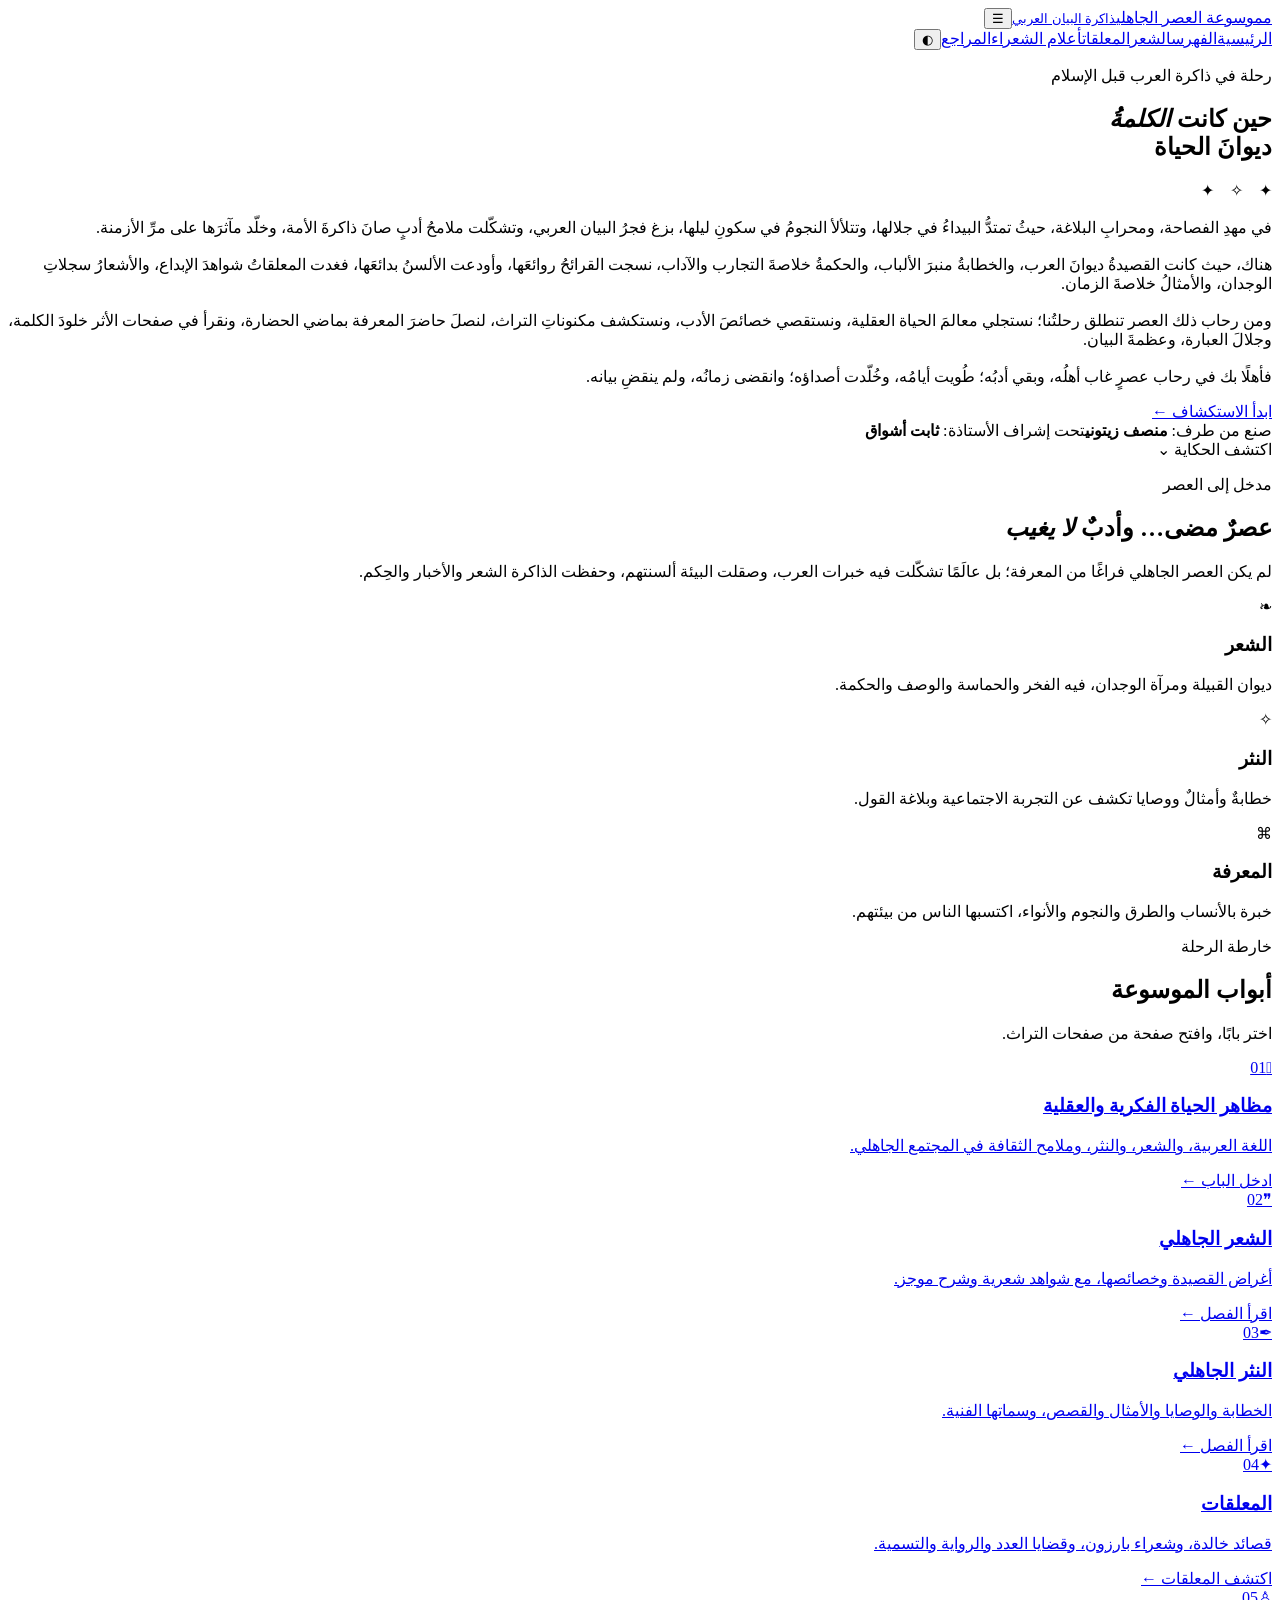
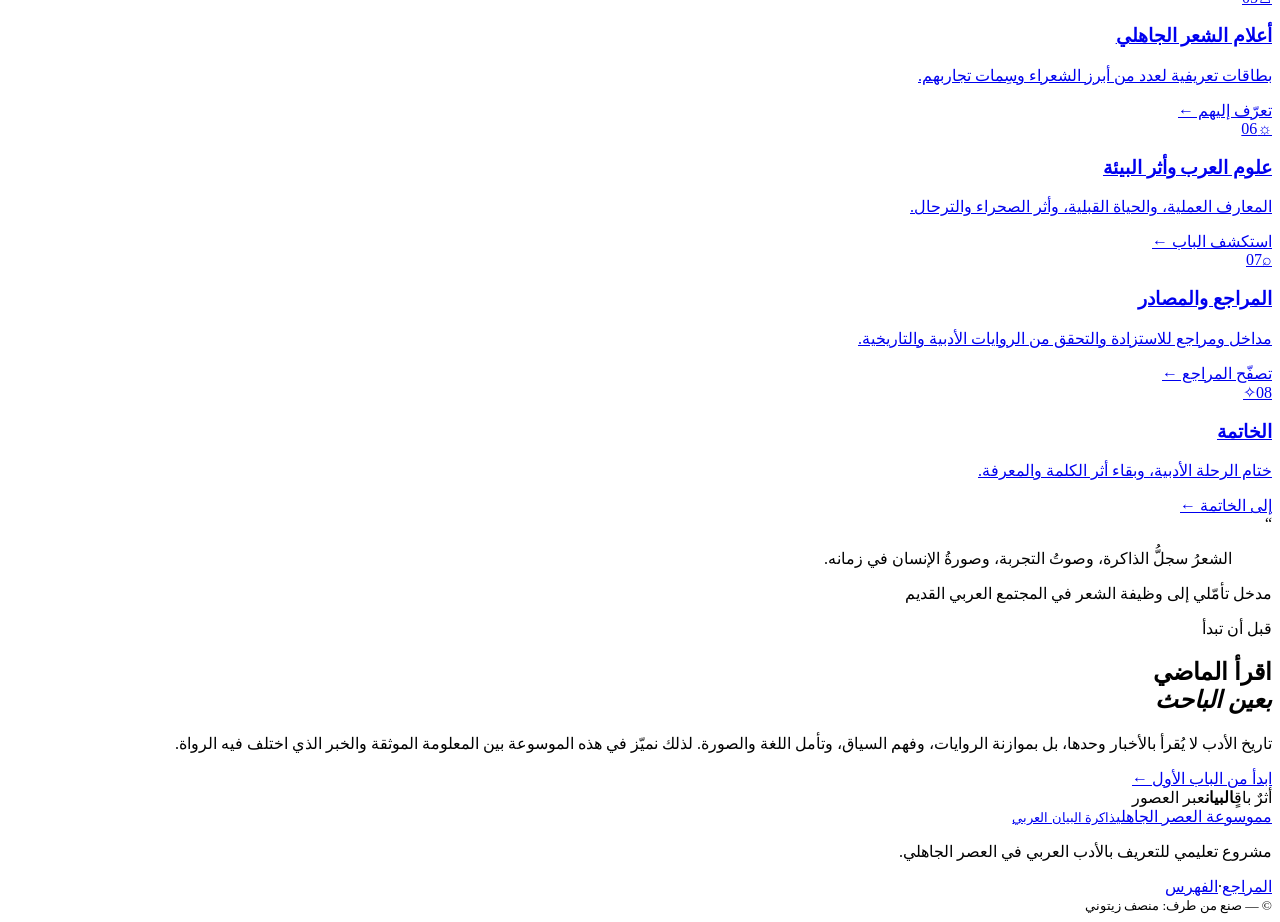
==== index.html @ 4d396583 "Add files via upload" ====
<!doctype html>
<html lang="ar" dir="rtl">
<head>
<meta charset="utf-8"><meta name="viewport" content="width=device-width, initial-scale=1">
<meta name="description" content="موسوعة أدبية تعليمية عن العصر الجاهلي: الحياة العقلية، الشعر، النثر، المعلقات وأعلام الشعراء.">
<title>موسوعة العصر الجاهلي | ذاكرة البيان</title><link rel="stylesheet" href="style.css"><script defer src="script.js"></script>
</head>
<body class="home-page">
<header class="site-header"><a class="brand" href="index.html"><span class="brand-mark">م</span><span>موسوعة العصر الجاهلي<small>ذاكرة البيان العربي</small></span></a><button class="menu-toggle" aria-label="فتح القائمة">☰</button><nav class="main-nav"><a class="active" href="index.html">الرئيسية</a><a href="#contents">الفهرس</a><a href="poetry.html">الشعر</a><a href="muallaqat.html">المعلقات</a><a href="poets.html">أعلام الشعراء</a><a href="references.html">المراجع</a><button id="themeToggle" class="icon-btn" aria-label="تبديل الوضع الليلي">◐</button></nav></header>
<main>
<section class="hero"><div class="hero-stars" aria-hidden="true"></div><div class="hero-content"><p class="eyebrow">رحلة في ذاكرة العرب قبل الإسلام</p><h1>حين كانت <em>الكلمةُ</em><br>ديوانَ الحياة</h1><div class="ornament">✦　✧　✦</div>
<p class="hero-intro">في مهدِ الفصاحة، ومحرابِ البلاغة، حيثُ تمتدُّ البيداءُ في جلالها، وتتلألأ النجومُ في سكونِ ليلها، بزغ فجرُ البيان العربي، وتشكّلت ملامحُ أدبٍ صانَ ذاكرةَ الأمة، وخلّد مآثرَها على مرِّ الأزمنة.<br><br>هناك، حيث كانت القصيدةُ ديوانَ العرب، والخطابةُ منبرَ الألباب، والحكمةُ خلاصةَ التجارب والآداب، نسجت القرائحُ روائعَها، وأودعت الألسنُ بدائعَها، فغدت المعلقاتُ شواهدَ الإبداع، والأشعارُ سجلاتِ الوجدان، والأمثالُ خلاصةَ الزمان.<br><br>ومن رحاب ذلك العصر تنطلق رحلتُنا؛ نستجلي معالمَ الحياة العقلية، ونستقصي خصائصَ الأدب، ونستكشف مكنوناتِ التراث، لنصلَ حاضرَ المعرفة بماضي الحضارة، ونقرأ في صفحات الأثر خلودَ الكلمة، وجلالَ العبارة، وعظمةَ البيان.<br><br>فأهلًا بك في رحاب عصرٍ غاب أهلُه، وبقي أدبُه؛ طُويت أيامُه، وخُلّدت أصداؤه؛ وانقضى زمانُه، ولم ينقضِ بيانه.</p>
<a class="primary-btn" href="#contents">ابدأ الاستكشاف <span>←</span></a><div class="credits"><span>صنع من طرف: <strong>منصف زيتوني</strong></span><span>تحت إشراف الأستاذة: <strong>ثابت أشواق</strong></span></div></div><div class="scroll-cue">اكتشف الحكاية <span>⌄</span></div></section>
<section class="section intro-section"><div class="section-heading"><p class="eyebrow">مدخل إلى العصر</p><h2>عصرٌ مضى… وأدبٌ <em>لا يغيب</em></h2><p>لم يكن العصر الجاهلي فراغًا من المعرفة؛ بل عالَمًا تشكّلت فيه خبرات العرب، وصقلت البيئة ألسنتهم، وحفظت الذاكرة الشعر والأخبار والحِكم.</p></div><div class="stat-grid"><article class="stat-card"><span class="stat-icon">❧</span><h3>الشعر</h3><p>ديوان القبيلة ومرآة الوجدان، فيه الفخر والحماسة والوصف والحكمة.</p></article><article class="stat-card"><span class="stat-icon">✧</span><h3>النثر</h3><p>خطابةٌ وأمثالٌ ووصايا تكشف عن التجربة الاجتماعية وبلاغة القول.</p></article><article class="stat-card"><span class="stat-icon">⌘</span><h3>المعرفة</h3><p>خبرة بالأنساب والطرق والنجوم والأنواء، اكتسبها الناس من بيئتهم.</p></article></div></section>
<section class="section contents-section" id="contents"><div class="section-heading"><p class="eyebrow">خارطة الرحلة</p><h2>أبواب الموسوعة</h2><p>اختر بابًا، وافتح صفحة من صفحات التراث.</p></div><div class="content-grid">
<a class="content-card featured-card" href="intellectual-life.html"><span class="card-number">01</span><span class="card-art">𓆃</span><div><h3>مظاهر الحياة الفكرية والعقلية</h3><p>اللغة العربية، والشعر، والنثر، وملامح الثقافة في المجتمع الجاهلي.</p><span class="text-link">ادخل الباب ←</span></div></a>
<a class="content-card" href="poetry.html"><span class="card-number">02</span><span class="card-art">❞</span><div><h3>الشعر الجاهلي</h3><p>أغراض القصيدة وخصائصها، مع شواهد شعرية وشرح موجز.</p><span class="text-link">اقرأ الفصل ←</span></div></a>
<a class="content-card" href="prose.html"><span class="card-number">03</span><span class="card-art">✒</span><div><h3>النثر الجاهلي</h3><p>الخطابة والوصايا والأمثال والقصص، وسماتها الفنية.</p><span class="text-link">اقرأ الفصل ←</span></div></a>
<a class="content-card" href="muallaqat.html"><span class="card-number">04</span><span class="card-art">✦</span><div><h3>المعلقات</h3><p>قصائد خالدة، وشعراء بارزون، وقضايا العدد والرواية والتسمية.</p><span class="text-link">اكتشف المعلقات ←</span></div></a>
<a class="content-card" href="poets.html"><span class="card-number">05</span><span class="card-art">♙</span><div><h3>أعلام الشعر الجاهلي</h3><p>بطاقات تعريفية لعدد من أبرز الشعراء وسِمات تجاربهم.</p><span class="text-link">تعرّف إليهم ←</span></div></a>
<a class="content-card" href="sciences.html"><span class="card-number">06</span><span class="card-art">☼</span><div><h3>علوم العرب وأثر البيئة</h3><p>المعارف العملية، والحياة القبلية، وأثر الصحراء والترحال.</p><span class="text-link">استكشف الباب ←</span></div></a>
<a class="content-card" href="references.html"><span class="card-number">07</span><span class="card-art">⌕</span><div><h3>المراجع والمصادر</h3><p>مداخل ومراجع للاستزادة والتحقق من الروايات الأدبية والتاريخية.</p><span class="text-link">تصفّح المراجع ←</span></div></a>
<a class="content-card" href="conclusion.html"><span class="card-number">08</span><span class="card-art">✧</span><div><h3>الخاتمة</h3><p>ختام الرحلة الأدبية، وبقاء أثر الكلمة والمعرفة.</p><span class="text-link">إلى الخاتمة ←</span></div></a>
</div></section>
<section class="quote-band"><div class="quote-mark">“</div><blockquote>الشعرُ سجلُّ الذاكرة، وصوتُ التجربة، وصورةُ الإنسان في زمانه.</blockquote><p>مدخل تأمّلي إلى وظيفة الشعر في المجتمع العربي القديم</p></section>
<section class="section ending-section"><div class="ending-copy"><p class="eyebrow">قبل أن تبدأ</p><h2>اقرأ الماضي<br><em>بعين الباحث</em></h2><p>تاريخ الأدب لا يُقرأ بالأخبار وحدها، بل بموازنة الروايات، وفهم السياق، وتأمل اللغة والصورة. لذلك نميّز في هذه الموسوعة بين المعلومة الموثقة والخبر الذي اختلف فيه الرواة.</p><a class="secondary-btn" href="intellectual-life.html">ابدأ من الباب الأول ←</a></div><div class="seal"> <span>أثرٌ باقٍ</span><b>البيان</b><span>عبر العصور</span></div></section>
</main><footer class="site-footer"><a class="brand footer-brand" href="index.html"><span class="brand-mark">م</span><span>موسوعة العصر الجاهلي<small>ذاكرة البيان العربي</small></span></a><p>مشروع تعليمي للتعريف بالأدب العربي في العصر الجاهلي.</p><div><a href="references.html">المراجع</a><span>·</span><a href="#contents">الفهرس</a></div><small>© <span id="year"></span> — صنع من طرف: منصف زيتوني</small></footer>
</body></html>
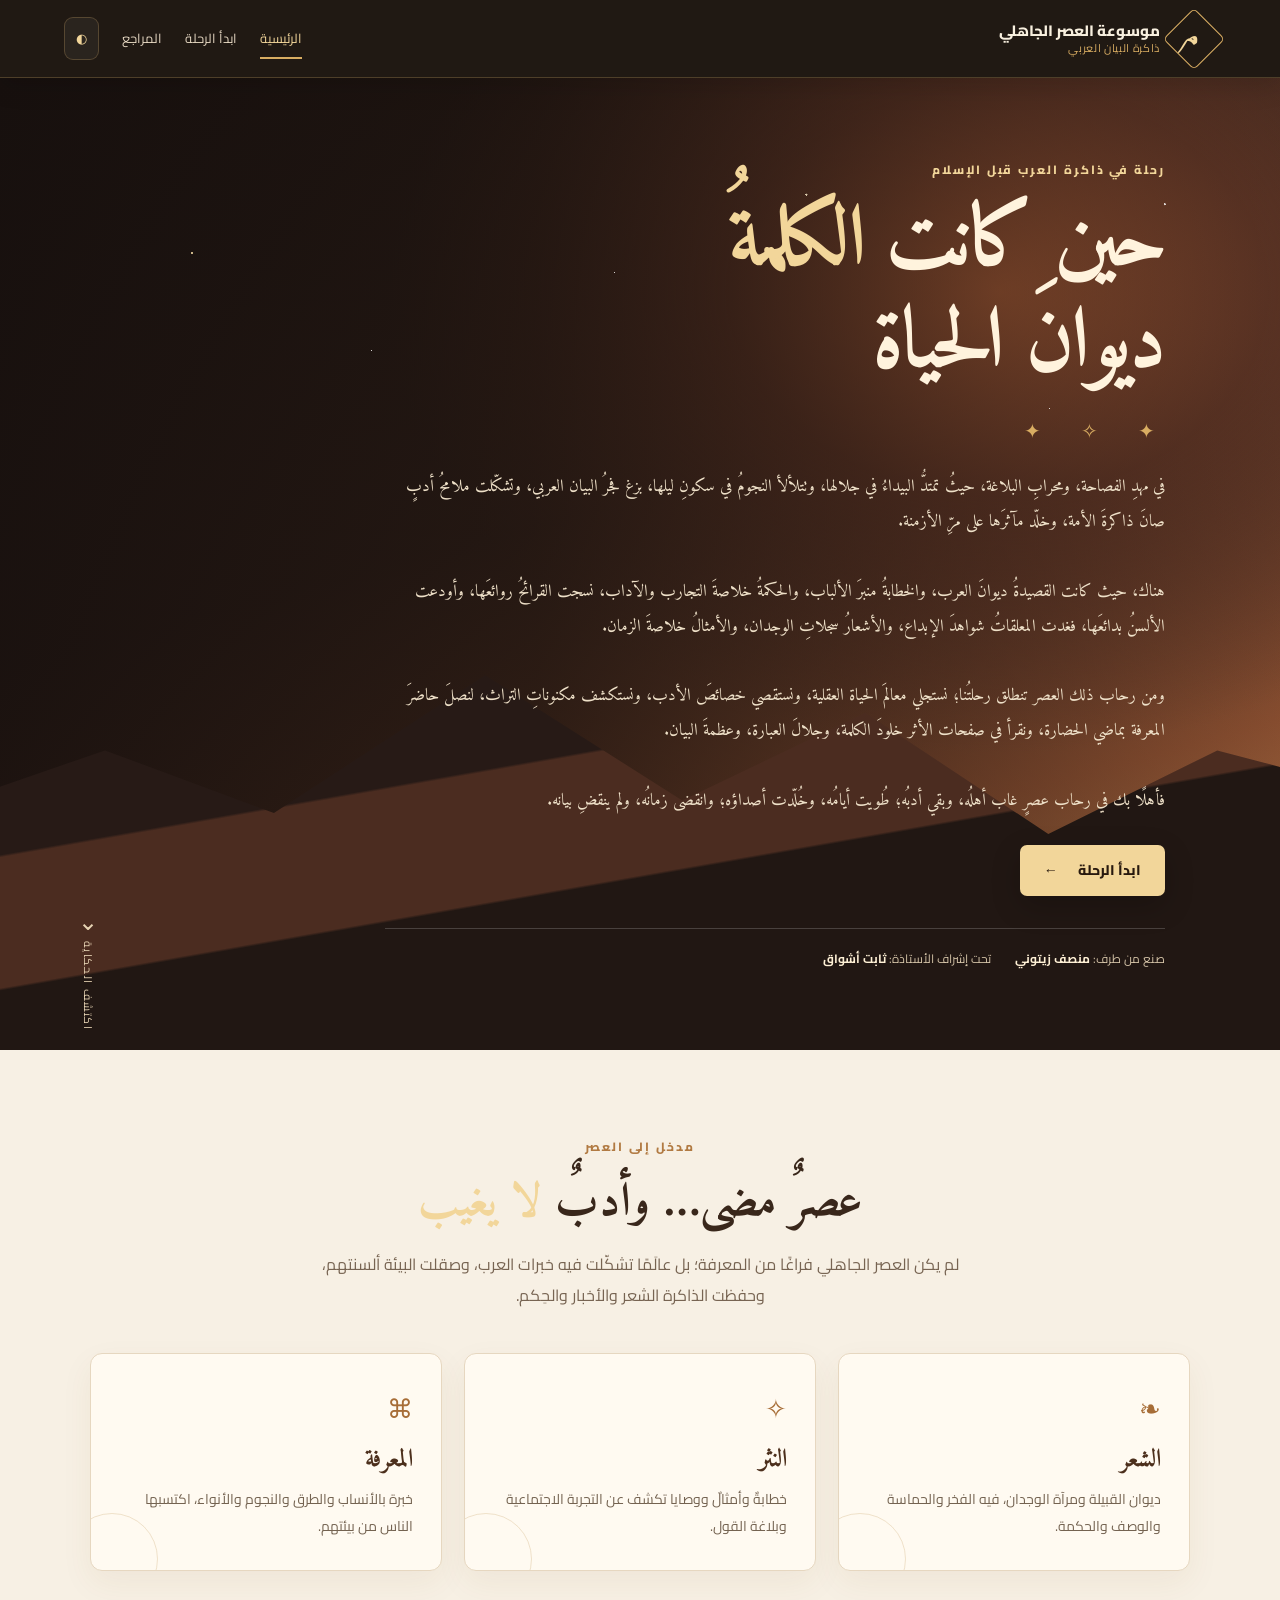
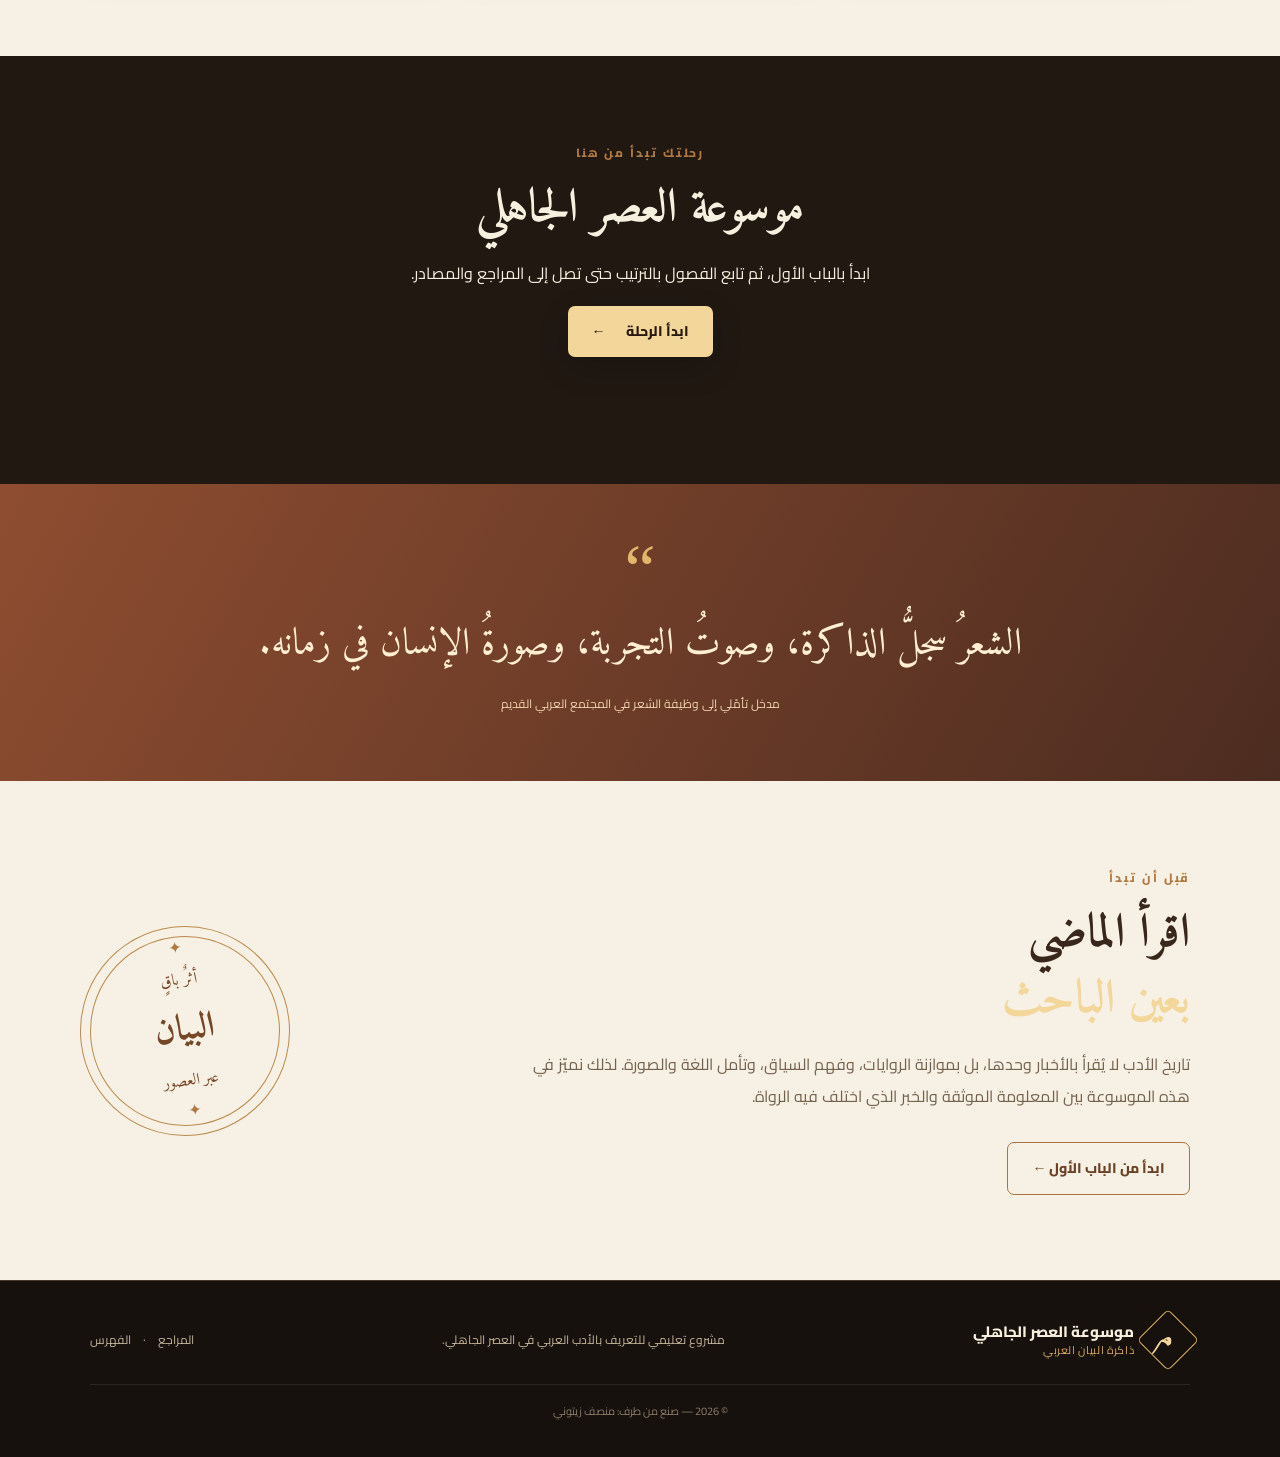
==== commit 4f8f4606: "Add files via upload" ====
--- a/index.html
+++ b/index.html
@@ -6,22 +6,13 @@
 <title>موسوعة العصر الجاهلي | ذاكرة البيان</title><link rel="stylesheet" href="style.css"><script defer src="script.js"></script>
 </head>
 <body class="home-page">
-<header class="site-header"><a class="brand" href="index.html"><span class="brand-mark">م</span><span>موسوعة العصر الجاهلي<small>ذاكرة البيان العربي</small></span></a><button class="menu-toggle" aria-label="فتح القائمة">☰</button><nav class="main-nav"><a class="active" href="index.html">الرئيسية</a><a href="#contents">الفهرس</a><a href="poetry.html">الشعر</a><a href="muallaqat.html">المعلقات</a><a href="poets.html">أعلام الشعراء</a><a href="references.html">المراجع</a><button id="themeToggle" class="icon-btn" aria-label="تبديل الوضع الليلي">◐</button></nav></header>
+<header class="site-header"><a class="brand" href="index.html"><span class="brand-mark">م</span><span>موسوعة العصر الجاهلي<small>ذاكرة البيان العربي</small></span></a><button class="menu-toggle" aria-label="فتح القائمة">☰</button><nav class="main-nav"><a class="active" href="index.html">الرئيسية</a><a href="intellectual-life.html">ابدأ الرحلة</a><a href="references.html">المراجع</a><button id="themeToggle" class="icon-btn" aria-label="تبديل الوضع الليلي">◐</button></nav></header>
 <main>
 <section class="hero"><div class="hero-stars" aria-hidden="true"></div><div class="hero-content"><p class="eyebrow">رحلة في ذاكرة العرب قبل الإسلام</p><h1>حين كانت <em>الكلمةُ</em><br>ديوانَ الحياة</h1><div class="ornament">✦　✧　✦</div>
 <p class="hero-intro">في مهدِ الفصاحة، ومحرابِ البلاغة، حيثُ تمتدُّ البيداءُ في جلالها، وتتلألأ النجومُ في سكونِ ليلها، بزغ فجرُ البيان العربي، وتشكّلت ملامحُ أدبٍ صانَ ذاكرةَ الأمة، وخلّد مآثرَها على مرِّ الأزمنة.<br><br>هناك، حيث كانت القصيدةُ ديوانَ العرب، والخطابةُ منبرَ الألباب، والحكمةُ خلاصةَ التجارب والآداب، نسجت القرائحُ روائعَها، وأودعت الألسنُ بدائعَها، فغدت المعلقاتُ شواهدَ الإبداع، والأشعارُ سجلاتِ الوجدان، والأمثالُ خلاصةَ الزمان.<br><br>ومن رحاب ذلك العصر تنطلق رحلتُنا؛ نستجلي معالمَ الحياة العقلية، ونستقصي خصائصَ الأدب، ونستكشف مكنوناتِ التراث، لنصلَ حاضرَ المعرفة بماضي الحضارة، ونقرأ في صفحات الأثر خلودَ الكلمة، وجلالَ العبارة، وعظمةَ البيان.<br><br>فأهلًا بك في رحاب عصرٍ غاب أهلُه، وبقي أدبُه؛ طُويت أيامُه، وخُلّدت أصداؤه؛ وانقضى زمانُه، ولم ينقضِ بيانه.</p>
-<a class="primary-btn" href="#contents">ابدأ الاستكشاف <span>←</span></a><div class="credits"><span>صنع من طرف: <strong>منصف زيتوني</strong></span><span>تحت إشراف الأستاذة: <strong>ثابت أشواق</strong></span></div></div><div class="scroll-cue">اكتشف الحكاية <span>⌄</span></div></section>
+<a class="primary-btn" href="#contents">ابدأ الرحلة <span>←</span></a><div class="credits"><span>صنع من طرف: <strong>منصف زيتوني</strong></span><span>تحت إشراف الأستاذة: <strong>ثابت أشواق</strong></span></div></div><div class="scroll-cue">اكتشف الحكاية <span>⌄</span></div></section>
 <section class="section intro-section"><div class="section-heading"><p class="eyebrow">مدخل إلى العصر</p><h2>عصرٌ مضى… وأدبٌ <em>لا يغيب</em></h2><p>لم يكن العصر الجاهلي فراغًا من المعرفة؛ بل عالَمًا تشكّلت فيه خبرات العرب، وصقلت البيئة ألسنتهم، وحفظت الذاكرة الشعر والأخبار والحِكم.</p></div><div class="stat-grid"><article class="stat-card"><span class="stat-icon">❧</span><h3>الشعر</h3><p>ديوان القبيلة ومرآة الوجدان، فيه الفخر والحماسة والوصف والحكمة.</p></article><article class="stat-card"><span class="stat-icon">✧</span><h3>النثر</h3><p>خطابةٌ وأمثالٌ ووصايا تكشف عن التجربة الاجتماعية وبلاغة القول.</p></article><article class="stat-card"><span class="stat-icon">⌘</span><h3>المعرفة</h3><p>خبرة بالأنساب والطرق والنجوم والأنواء، اكتسبها الناس من بيئتهم.</p></article></div></section>
-<section class="section contents-section" id="contents"><div class="section-heading"><p class="eyebrow">خارطة الرحلة</p><h2>أبواب الموسوعة</h2><p>اختر بابًا، وافتح صفحة من صفحات التراث.</p></div><div class="content-grid">
-<a class="content-card featured-card" href="intellectual-life.html"><span class="card-number">01</span><span class="card-art">𓆃</span><div><h3>مظاهر الحياة الفكرية والعقلية</h3><p>اللغة العربية، والشعر، والنثر، وملامح الثقافة في المجتمع الجاهلي.</p><span class="text-link">ادخل الباب ←</span></div></a>
-<a class="content-card" href="poetry.html"><span class="card-number">02</span><span class="card-art">❞</span><div><h3>الشعر الجاهلي</h3><p>أغراض القصيدة وخصائصها، مع شواهد شعرية وشرح موجز.</p><span class="text-link">اقرأ الفصل ←</span></div></a>
-<a class="content-card" href="prose.html"><span class="card-number">03</span><span class="card-art">✒</span><div><h3>النثر الجاهلي</h3><p>الخطابة والوصايا والأمثال والقصص، وسماتها الفنية.</p><span class="text-link">اقرأ الفصل ←</span></div></a>
-<a class="content-card" href="muallaqat.html"><span class="card-number">04</span><span class="card-art">✦</span><div><h3>المعلقات</h3><p>قصائد خالدة، وشعراء بارزون، وقضايا العدد والرواية والتسمية.</p><span class="text-link">اكتشف المعلقات ←</span></div></a>
-<a class="content-card" href="poets.html"><span class="card-number">05</span><span class="card-art">♙</span><div><h3>أعلام الشعر الجاهلي</h3><p>بطاقات تعريفية لعدد من أبرز الشعراء وسِمات تجاربهم.</p><span class="text-link">تعرّف إليهم ←</span></div></a>
-<a class="content-card" href="sciences.html"><span class="card-number">06</span><span class="card-art">☼</span><div><h3>علوم العرب وأثر البيئة</h3><p>المعارف العملية، والحياة القبلية، وأثر الصحراء والترحال.</p><span class="text-link">استكشف الباب ←</span></div></a>
-<a class="content-card" href="references.html"><span class="card-number">07</span><span class="card-art">⌕</span><div><h3>المراجع والمصادر</h3><p>مداخل ومراجع للاستزادة والتحقق من الروايات الأدبية والتاريخية.</p><span class="text-link">تصفّح المراجع ←</span></div></a>
-<a class="content-card" href="conclusion.html"><span class="card-number">08</span><span class="card-art">✧</span><div><h3>الخاتمة</h3><p>ختام الرحلة الأدبية، وبقاء أثر الكلمة والمعرفة.</p><span class="text-link">إلى الخاتمة ←</span></div></a>
-</div></section>
+<section class="section contents-section" id="contents"><div class="section-heading"><p class="eyebrow">رحلتك تبدأ من هنا</p><h2>موسوعة العصر الجاهلي</h2><p>ابدأ بالباب الأول، ثم تابع الفصول بالترتيب حتى تصل إلى المراجع والمصادر.</p><a class="primary-btn" href="intellectual-life.html">ابدأ الرحلة <span>←</span></a></div></section>
 <section class="quote-band"><div class="quote-mark">“</div><blockquote>الشعرُ سجلُّ الذاكرة، وصوتُ التجربة، وصورةُ الإنسان في زمانه.</blockquote><p>مدخل تأمّلي إلى وظيفة الشعر في المجتمع العربي القديم</p></section>
 <section class="section ending-section"><div class="ending-copy"><p class="eyebrow">قبل أن تبدأ</p><h2>اقرأ الماضي<br><em>بعين الباحث</em></h2><p>تاريخ الأدب لا يُقرأ بالأخبار وحدها، بل بموازنة الروايات، وفهم السياق، وتأمل اللغة والصورة. لذلك نميّز في هذه الموسوعة بين المعلومة الموثقة والخبر الذي اختلف فيه الرواة.</p><a class="secondary-btn" href="intellectual-life.html">ابدأ من الباب الأول ←</a></div><div class="seal"> <span>أثرٌ باقٍ</span><b>البيان</b><span>عبر العصور</span></div></section>
 </main><footer class="site-footer"><a class="brand footer-brand" href="index.html"><span class="brand-mark">م</span><span>موسوعة العصر الجاهلي<small>ذاكرة البيان العربي</small></span></a><p>مشروع تعليمي للتعريف بالأدب العربي في العصر الجاهلي.</p><div><a href="references.html">المراجع</a><span>·</span><a href="#contents">الفهرس</a></div><small>© <span id="year"></span> — صنع من طرف: منصف زيتوني</small></footer>
--- a/style.css
+++ b/style.css
@@ -0,0 +1,10 @@
+@import url('https://fonts.googleapis.com/css2?family=Amiri:wght@400;700&family=Cairo:wght@400;500;600;700;800&display=swap');
+:root{--ink:#f8f0df;--ink-soft:#dfd0b5;--gold:#d9ad62;--gold-light:#f2d69a;--rust:#a95d3d;--night:#17120f;--night2:#241a14;--panel:#2b2018;--line:rgba(224,184,111,.24);--text:#f7eedf;--muted:#c8b89e;--shadow:0 18px 55px #08060455}*{box-sizing:border-box}html{scroll-behavior:smooth;scroll-padding-top:90px}body{margin:0;background:#f5eee1;color:#2d2118;font-family:'Cairo',Tahoma,Arial,sans-serif;font-size:16px;line-height:1.95}a{color:inherit;text-decoration:none}button,input{font:inherit}.site-header{height:auto;min-height:78px;padding:12px clamp(18px,5vw,76px);display:flex;align-items:center;justify-content:space-between;gap:22px;background:rgba(25,18,13,.97);color:var(--ink);position:sticky;top:0;z-index:20;border-bottom:1px solid var(--line);box-shadow:0 8px 24px #0002}.brand{display:flex;align-items:center;gap:12px;font-weight:800;font-size:15px;line-height:1.45;white-space:nowrap}.brand small{display:block;color:var(--gold);font-weight:400;font-size:11px;letter-spacing:.06em}.brand-mark{width:44px;height:44px;display:grid;place-items:center;border:1px solid var(--gold);color:var(--gold-light);font-family:'Amiri',serif;font-size:28px;transform:rotate(45deg);border-radius:5px}.brand-mark:first-letter{transform:rotate(-45deg)}.main-nav{display:flex;align-items:center;gap:clamp(10px,1.8vw,28px);font-size:13px;color:#e5d7c1}.main-nav>a{padding:9px 0;position:relative;transition:color .2s}.main-nav>a:hover,.main-nav>a.active{color:var(--gold-light)}.main-nav>a.active:after{content:'';position:absolute;bottom:1px;right:0;left:0;height:2px;background:var(--gold)}.icon-btn,.menu-toggle{border:1px solid var(--line);background:#ffffff0c;color:var(--gold-light);padding:8px 11px;border-radius:9px;cursor:pointer}.menu-toggle{display:none}.hero{min-height:690px;position:relative;isolation:isolate;overflow:hidden;color:var(--ink);display:flex;align-items:center;padding:80px clamp(22px,9vw,145px);background:radial-gradient(ellipse at 78% 22%,#a85c37 0,#683a29 19%,transparent 43%),linear-gradient(165deg,#211a18 0%,#493026 45%,#a05b38 75%,#d09a5d 100%)}.hero:before{content:'';position:absolute;z-index:-1;inset:0;background:linear-gradient(90deg,#160f0de8 0%,#1a110dc9 42%,#1c120b33 100%)}.hero:after{content:'';position:absolute;z-index:-1;inset:auto -5% -1px;height:43%;background:linear-gradient(170deg,transparent 0 16%,#271a16 16.4% 35%,#4b2c20 35.4% 55%,#211713 55.4%);clip-path:polygon(0 42%,12% 28%,24% 43%,39% 10%,53% 40%,66% 19%,79% 48%,91% 28%,100% 36%,100% 100%,0 100%)}.hero-stars{position:absolute;inset:0;pointer-events:none;background-image:radial-gradient(2px 2px at 15% 18%,#f7dda6 50%,transparent 60%),radial-gradient(1px 1px at 29% 28%,#fff 50%,transparent 60%),radial-gradient(2px 2px at 63% 12%,#fff1cf 50%,transparent 60%),radial-gradient(1px 1px at 82% 34%,#fff 50%,transparent 60%),radial-gradient(1px 1px at 48% 20%,#fff 50%,transparent 60%),radial-gradient(2px 2px at 91% 13%,#fff 50%,transparent 60%);opacity:.8}.hero-content{max-width:810px;position:relative;z-index:1}.eyebrow{text-transform:none;color:#b17a42;font-size:12px;font-weight:800;letter-spacing:.16em;margin:0 0 12px}.hero .eyebrow,.page-hero .eyebrow{color:var(--gold-light)}h1,h2,h3{line-height:1.4}h1,h2,.verse,.quote-band blockquote{font-family:'Amiri',Georgia,serif}.hero h1{font-size:clamp(48px,7vw,86px);line-height:1.18;margin:12px 0;color:#fff3dd;font-weight:700;letter-spacing:-.03em}.hero h1 em,.section-heading h2 em,.ending-copy h2 em{font-style:normal;color:var(--gold-light)}.ornament{color:var(--gold);letter-spacing:.5em;font-size:20px;margin:15px 0}.hero-intro{max-width:780px;color:#eee0c8;font-family:'Amiri',serif;font-size:17px;line-height:2.05;margin:20px 0 26px}.primary-btn,.secondary-btn{display:inline-flex;align-items:center;gap:20px;padding:12px 24px;border-radius:7px;font-weight:800;font-size:14px;transition:transform .2s,box-shadow .2s}.primary-btn{background:var(--gold-light);color:#28190e;box-shadow:0 10px 30px #0003}.primary-btn:hover,.secondary-btn:hover{transform:translateY(-3px);box-shadow:var(--shadow)}.credits{display:flex;gap:24px;flex-wrap:wrap;margin-top:32px;padding-top:18px;border-top:1px solid #ffffff2e;color:#d5c4a8;font-size:12px}.credits strong{color:#fff1d6}.scroll-cue{position:absolute;bottom:20px;left:clamp(22px,5vw,70px);color:#e7d4b4;font-size:11px;writing-mode:vertical-rl;letter-spacing:.15em}.scroll-cue span{font-size:24px}.section{padding:85px clamp(20px,7vw,105px)}.intro-section{background:#f7f0e4}.section-heading{text-align:center;max-width:740px;margin:0 auto 42px}.section-heading h2,.ending-copy h2{font-size:clamp(32px,4vw,47px);margin:0 0 12px;color:#39271b}.section-heading>p:last-child{color:#776452;margin:0 auto;max-width:650px}.stat-grid{display:grid;grid-template-columns:repeat(3,minmax(0,1fr));gap:22px;max-width:1100px;margin:auto}.stat-card{background:#fffaf1;padding:30px 28px;border:1px solid #e6d7c0;border-radius:12px;box-shadow:0 12px 32px #6e4c2510;position:relative;overflow:hidden}.stat-card:after{content:'';position:absolute;width:90px;height:90px;border:1px solid #c49a5b44;border-radius:50%;left:-25px;bottom:-35px}.stat-icon{font-size:26px;color:#a76d37}.stat-card h3{margin:8px 0;color:#4c2f1c;font-family:'Amiri',serif;font-size:25px}.stat-card p{margin:0;color:#746351;font-size:14px}.contents-section{background:#211812;color:var(--ink)}.contents-section .section-heading h2{color:var(--ink)}.contents-section .section-heading>p:last-child{color:#c8b79c}.content-grid{display:grid;grid-template-columns:repeat(3,minmax(0,1fr));gap:20px;max-width:1200px;margin:0 auto}.content-card{display:flex;gap:18px;align-items:flex-start;min-height:205px;padding:26px 24px;background:linear-gradient(145deg,#32241a,#251a14);border:1px solid var(--line);border-radius:12px;position:relative;overflow:hidden;transition:transform .25s,border-color .25s,background .25s;box-shadow:0 14px 30px #0001}.content-card:hover{transform:translateY(-6px);border-color:#d5a85e;background:linear-gradient(145deg,#493021,#2b1d15)}.featured-card{border-color:#b7864e;background:linear-gradient(145deg,#583a27,#2b1c14)}.card-number{position:absolute;left:17px;top:13px;font-size:12px;color:#b68b54;letter-spacing:.12em}.card-art{display:grid;place-items:center;flex:0 0 52px;height:58px;border:1px solid #b7864e66;color:var(--gold-light);border-radius:7px;font-size:28px;background:#e7bc6b0a}.content-card h3{margin:4px 25px 9px 0;font-family:'Amiri',serif;font-size:23px;color:#f6e8d0}.content-card p{margin:0 0 15px;color:#c8b89e;font-size:13px;line-height:1.9}.text-link{color:var(--gold-light);font-size:12px;font-weight:800}.quote-band{text-align:center;padding:58px 20px;background:linear-gradient(120deg,#8e4d30,#4c2c20);color:#fff0d3}.quote-mark{font-family:Georgia,serif;font-size:70px;line-height:.8;color:#e2b76b}.quote-band blockquote{font-size:clamp(25px,3.5vw,38px);margin:10px auto;max-width:850px}.quote-band p{font-size:12px;color:#f0d5ae;margin:8px 0}.ending-section{display:flex;align-items:center;justify-content:space-between;gap:45px;background:#f7f0e4}.ending-copy{max-width:680px}.ending-copy>p:not(.eyebrow){color:#75624e}.secondary-btn{border:1px solid #a87540;color:#6b4225;margin-top:14px}.seal{flex:0 0 190px;width:190px;height:190px;border:1px solid #bb8b4e;border-radius:50%;outline:1px solid #bb8b4e;outline-offset:9px;display:flex;align-items:center;justify-content:center;flex-direction:column;color:#754727;position:relative;font-family:'Amiri',serif;transform:rotate(-7deg)}.seal:before,.seal:after{content:'✦';color:#b17a42}.seal b{font-size:36px}.site-footer{background:#17110e;color:#c6b59b;padding:35px clamp(20px,7vw,105px);display:flex;align-items:center;justify-content:space-between;gap:20px;flex-wrap:wrap;border-top:1px solid var(--line)}.site-footer p{font-size:12px}.site-footer>div{display:flex;gap:12px;font-size:12px}.site-footer a:hover{color:var(--gold-light)}.footer-brand{color:var(--ink)}.site-footer>small{width:100%;text-align:center;border-top:1px solid #ffffff15;padding-top:16px;color:#8e7d67;font-size:11px}.page-hero{padding:70px 22px 65px;text-align:center;color:var(--ink);background:radial-gradient(ellipse at 75% 10%,#70442b,#2a1c15 55%,#1b1410);border-bottom:3px solid #a97940;position:relative;overflow:hidden}.page-hero:after{content:'✦';position:absolute;right:8%;top:15%;font-size:100px;color:#c79c5c0c}.page-hero h1{font-size:clamp(36px,5vw,55px);margin:0 0 10px;color:#fff0d7}.page-hero>p:not(.eyebrow){max-width:740px;margin:0 auto;color:#d7c4a8}.article-layout{display:grid;grid-template-columns:minmax(0,1fr) 250px;gap:35px;max-width:1220px;margin:0 auto;padding:55px 22px 85px;align-items:start}.article-content{min-width:0;background:#fffaf1;border:1px solid #e6d7c0;border-radius:12px;padding:clamp(22px,4vw,48px);box-shadow:0 16px 40px #5c3b1b0b;font-size:17px;color:#453427}.article-content h2{font-size:30px;color:#684126;margin:35px 0 12px;padding-bottom:10px;border-bottom:1px solid #e9dcc8}.article-content h2:first-of-type{margin-top:18px}.article-content h3{font-size:21px;color:#76502f}.article-content p{margin:0 0 18px}.article-content ul,.article-content ol{padding-right:24px}.article-content li{padding:4px 0}.breadcrumb{font-size:12px;color:#8a745e;margin-bottom:20px}.breadcrumb a{color:#a46a36}.side-index{position:sticky;top:100px;background:#281c14;color:#f0e2cc;border:1px solid #b58a50;border-radius:10px;padding:22px;box-shadow:var(--shadow)}.side-index h3{font-family:'Amiri',serif;color:#e7c27f;margin:0 0 14px;font-size:23px}.side-index a{display:block;font-size:13px;padding:9px 0;border-bottom:1px solid #ffffff17;color:#d7c4a8}.side-index a:hover{color:#f5d99c;padding-right:5px}.note-box{padding:20px 22px;background:#f1e5d0;border-right:4px solid #b17a42;border-radius:5px;margin:24px 0}.note-box p{margin:0}.poem-box{padding:26px 24px;margin:24px 0;text-align:center;background:linear-gradient(140deg,#302016,#4a2c1d);color:#f9e8c8;border:1px solid #b58a50;border-radius:10px;box-shadow:0 12px 25px #2c1a0e17}.verse{font-size:clamp(23px,3vw,32px);line-height:1.9;color:#f3d397;margin:0 0 8px!important}.attribution{font-size:12px;color:#c9ad80;margin:0!important}.poem-box>p:last-child:not(.verse):not(.attribution){font-size:14px;color:#e0d0b6;margin:15px 0 0}.text-controls{display:flex;gap:8px;justify-content:flex-end}.text-controls button,.search-wrap button{background:#6c4227;color:#fff0d8;border:0;border-radius:6px;padding:7px 12px;cursor:pointer;font-size:12px}.next-prev{display:flex;justify-content:space-between;gap:15px;margin-top:38px;padding-top:20px;border-top:1px solid #e6d7c0;flex-wrap:wrap}.next-prev a{color:#8a552e;font-weight:800;font-size:13px}.search-wrap{display:flex;max-width:550px;margin:26px auto 0;gap:8px}.search-wrap input{flex:1;min-width:0;padding:12px 15px;border-radius:7px;border:1px solid #b99565;background:#fffaf1;color:#332318}.search-result{text-align:center;font-size:12px;color:#e6c68a}.content-card.hidden{display:none}.poet-card{min-height:190px}.reference-list{padding:0!important;list-style:none}.reference-list li{padding:17px 18px;margin:12px 0;background:#f4e9d7;border-radius:7px;border-right:3px solid #b17a42}.reference-list a{color:#8c552b;text-decoration:underline}.dark-mode{background:#18120e;color:#e9ddca}.dark-mode .intro-section,.dark-mode .ending-section{background:#211812}.dark-mode .section-heading h2,.dark-mode .ending-copy h2{color:#f3e4ca}.dark-mode .stat-card,.dark-mode .article-content{background:#2b2018;color:#e7d8c1;border-color:#60452f}.dark-mode .stat-card h3,.dark-mode .article-content h2,.dark-mode .article-content h3{color:#e8c78e}.dark-mode .stat-card p,.dark-mode .section-heading>p:last-child,.dark-mode .ending-copy>p:not(.eyebrow){color:#c8b89e}.dark-mode .note-box,.dark-mode .reference-list li{background:#39291d;color:#eadcc6}.dark-mode .article-content h2,.dark-mode .next-prev{border-color:#60452f}.dark-mode .breadcrumb{color:#bba78d}.dark-mode .search-wrap input{background:#2c2118;color:#f8eddb}.dark-mode .seal{color:#e5bd7a}.dark-mode .secondary-btn{color:#e6c28d}
+@media(max-width:980px){.main-nav{gap:12px;font-size:12px}.brand{font-size:13px}.content-grid{grid-template-columns:repeat(2,minmax(0,1fr))}.article-layout{grid-template-columns:minmax(0,1fr) 210px;gap:20px}}@media(max-width:720px){.site-header{min-height:70px;padding:10px 16px}.menu-toggle{display:block;margin-right:auto}.main-nav{display:none;position:absolute;top:100%;right:0;left:0;background:#211710;padding:16px 22px 22px;flex-direction:column;align-items:stretch;border-bottom:1px solid var(--line);box-shadow:var(--shadow)}.main-nav.open{display:flex}.main-nav>a{padding:8px 0}.icon-btn{align-self:flex-start}.hero{min-height:700px;padding:62px 22px 80px;background-position:center}.hero:before{background:linear-gradient(90deg,#160f0df2,#1a110dc9 75%,#1c120b77)}.hero-intro{font-size:16px}.credits{gap:8px 18px}.section{padding:60px 18px}.stat-grid,.content-grid{grid-template-columns:1fr}.stat-card{padding:24px}.content-card{min-height:160px}.ending-section{flex-direction:column;align-items:flex-start}.seal{align-self:center;margin:15px 0}.site-footer{flex-direction:column;align-items:flex-start}.site-footer>small{text-align:right}.page-hero{padding:50px 18px}.article-layout{display:flex;flex-direction:column;padding:28px 14px 55px}.article-content{padding:22px 18px;width:100%;font-size:16px}.article-content h2{font-size:27px}.side-index{position:static;width:100%;order:-1}.side-index a{display:inline-block;margin-left:12px;border:0}.next-prev{flex-direction:column}.search-wrap{flex-direction:column}.search-wrap button{padding:11px}.hero h1{font-size:53px}}@media(prefers-reduced-motion:reduce){*,*:before,*:after{scroll-behavior:auto!important;transition:none!important}}
+
+/* تحسينات تنظيم الرحلة */
+.chapter-links{display:grid;grid-template-columns:1fr;gap:18px;margin:28px 0}
+.chapter-links .content-card{display:flex;align-items:center;gap:18px;text-decoration:none;padding:22px;border:1px solid var(--line,rgba(180,150,90,.25));border-radius:16px}
+.evidence-toggle{display:inline-block;margin-top:12px;padding:9px 16px;border:1px solid currentColor;border-radius:9px;background:transparent;color:inherit;font:inherit;cursor:pointer}
+.evidence-panel{margin-top:12px}
+.evidence-panel[hidden]{display:none}
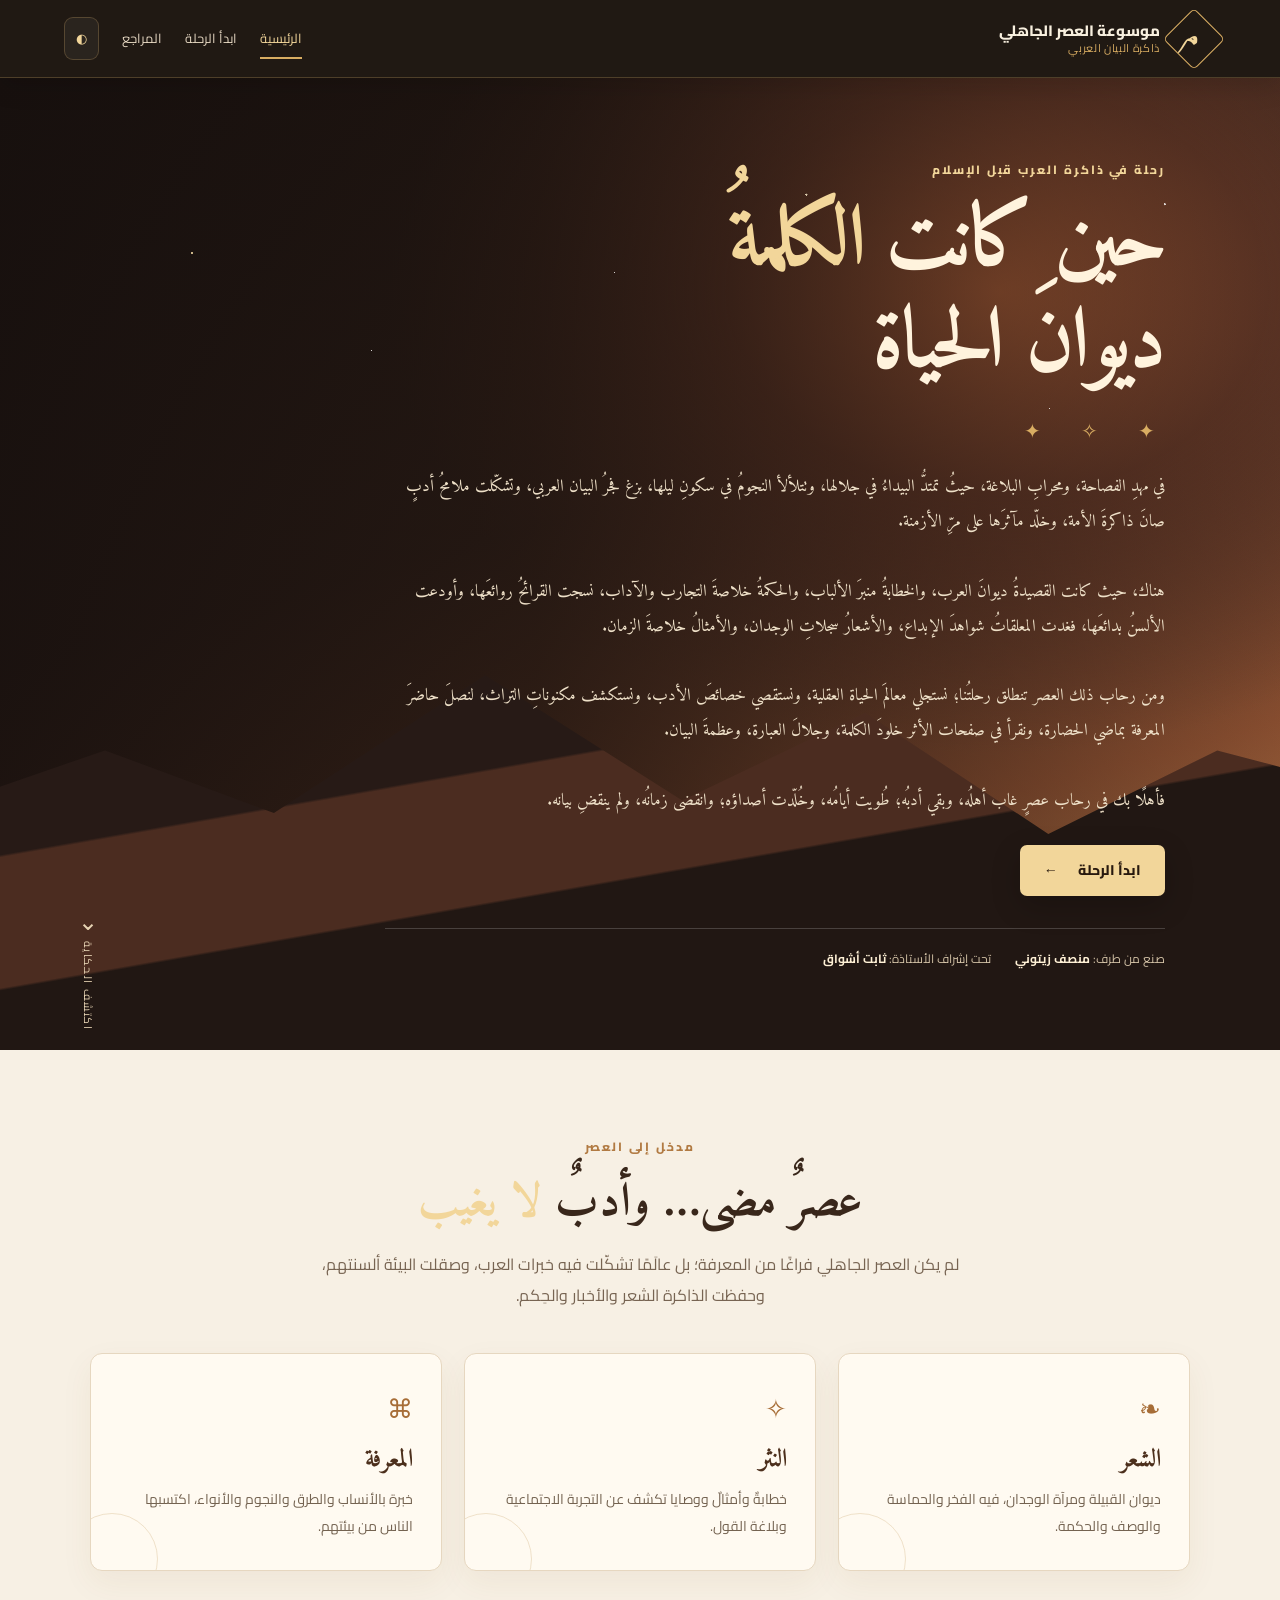
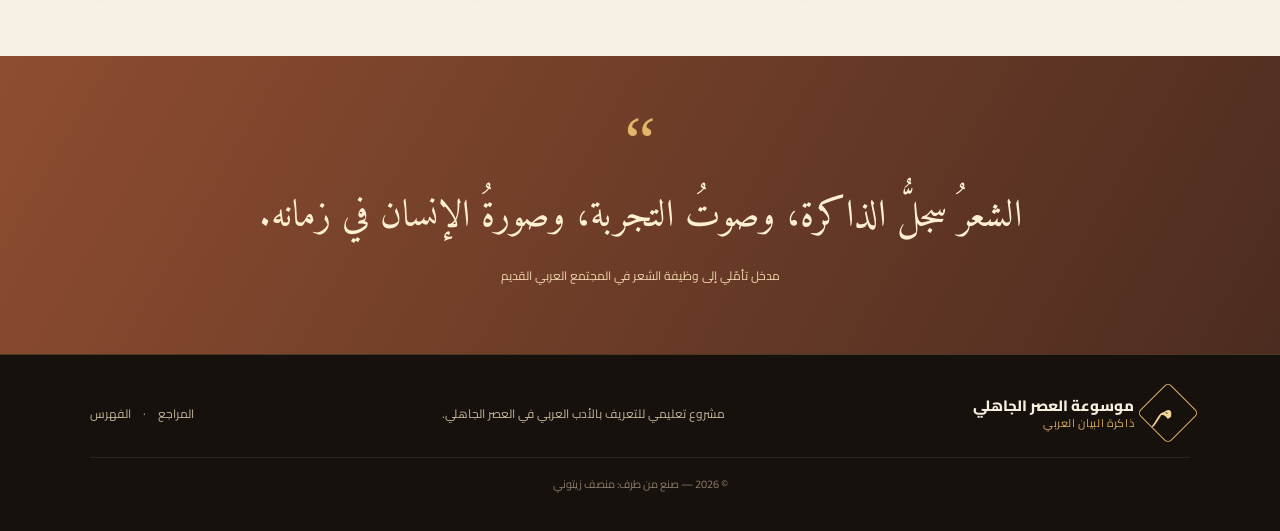
==== commit b620ec49: "Add files via upload" ====
--- a/index.html
+++ b/index.html
@@ -10,10 +10,10 @@
 <main>
 <section class="hero"><div class="hero-stars" aria-hidden="true"></div><div class="hero-content"><p class="eyebrow">رحلة في ذاكرة العرب قبل الإسلام</p><h1>حين كانت <em>الكلمةُ</em><br>ديوانَ الحياة</h1><div class="ornament">✦　✧　✦</div>
 <p class="hero-intro">في مهدِ الفصاحة، ومحرابِ البلاغة، حيثُ تمتدُّ البيداءُ في جلالها، وتتلألأ النجومُ في سكونِ ليلها، بزغ فجرُ البيان العربي، وتشكّلت ملامحُ أدبٍ صانَ ذاكرةَ الأمة، وخلّد مآثرَها على مرِّ الأزمنة.<br><br>هناك، حيث كانت القصيدةُ ديوانَ العرب، والخطابةُ منبرَ الألباب، والحكمةُ خلاصةَ التجارب والآداب، نسجت القرائحُ روائعَها، وأودعت الألسنُ بدائعَها، فغدت المعلقاتُ شواهدَ الإبداع، والأشعارُ سجلاتِ الوجدان، والأمثالُ خلاصةَ الزمان.<br><br>ومن رحاب ذلك العصر تنطلق رحلتُنا؛ نستجلي معالمَ الحياة العقلية، ونستقصي خصائصَ الأدب، ونستكشف مكنوناتِ التراث، لنصلَ حاضرَ المعرفة بماضي الحضارة، ونقرأ في صفحات الأثر خلودَ الكلمة، وجلالَ العبارة، وعظمةَ البيان.<br><br>فأهلًا بك في رحاب عصرٍ غاب أهلُه، وبقي أدبُه؛ طُويت أيامُه، وخُلّدت أصداؤه؛ وانقضى زمانُه، ولم ينقضِ بيانه.</p>
-<a class="primary-btn" href="#contents">ابدأ الرحلة <span>←</span></a><div class="credits"><span>صنع من طرف: <strong>منصف زيتوني</strong></span><span>تحت إشراف الأستاذة: <strong>ثابت أشواق</strong></span></div></div><div class="scroll-cue">اكتشف الحكاية <span>⌄</span></div></section>
+<a class="primary-btn" href="intellectual-life.html">ابدأ الرحلة <span>←</span></a><div class="credits"><span>صنع من طرف: <strong>منصف زيتوني</strong></span><span>تحت إشراف الأستاذة: <strong>ثابت أشواق</strong></span></div></div><div class="scroll-cue">اكتشف الحكاية <span>⌄</span></div></section>
 <section class="section intro-section"><div class="section-heading"><p class="eyebrow">مدخل إلى العصر</p><h2>عصرٌ مضى… وأدبٌ <em>لا يغيب</em></h2><p>لم يكن العصر الجاهلي فراغًا من المعرفة؛ بل عالَمًا تشكّلت فيه خبرات العرب، وصقلت البيئة ألسنتهم، وحفظت الذاكرة الشعر والأخبار والحِكم.</p></div><div class="stat-grid"><article class="stat-card"><span class="stat-icon">❧</span><h3>الشعر</h3><p>ديوان القبيلة ومرآة الوجدان، فيه الفخر والحماسة والوصف والحكمة.</p></article><article class="stat-card"><span class="stat-icon">✧</span><h3>النثر</h3><p>خطابةٌ وأمثالٌ ووصايا تكشف عن التجربة الاجتماعية وبلاغة القول.</p></article><article class="stat-card"><span class="stat-icon">⌘</span><h3>المعرفة</h3><p>خبرة بالأنساب والطرق والنجوم والأنواء، اكتسبها الناس من بيئتهم.</p></article></div></section>
-<section class="section contents-section" id="contents"><div class="section-heading"><p class="eyebrow">رحلتك تبدأ من هنا</p><h2>موسوعة العصر الجاهلي</h2><p>ابدأ بالباب الأول، ثم تابع الفصول بالترتيب حتى تصل إلى المراجع والمصادر.</p><a class="primary-btn" href="intellectual-life.html">ابدأ الرحلة <span>←</span></a></div></section>
+
 <section class="quote-band"><div class="quote-mark">“</div><blockquote>الشعرُ سجلُّ الذاكرة، وصوتُ التجربة، وصورةُ الإنسان في زمانه.</blockquote><p>مدخل تأمّلي إلى وظيفة الشعر في المجتمع العربي القديم</p></section>
-<section class="section ending-section"><div class="ending-copy"><p class="eyebrow">قبل أن تبدأ</p><h2>اقرأ الماضي<br><em>بعين الباحث</em></h2><p>تاريخ الأدب لا يُقرأ بالأخبار وحدها، بل بموازنة الروايات، وفهم السياق، وتأمل اللغة والصورة. لذلك نميّز في هذه الموسوعة بين المعلومة الموثقة والخبر الذي اختلف فيه الرواة.</p><a class="secondary-btn" href="intellectual-life.html">ابدأ من الباب الأول ←</a></div><div class="seal"> <span>أثرٌ باقٍ</span><b>البيان</b><span>عبر العصور</span></div></section>
+
 </main><footer class="site-footer"><a class="brand footer-brand" href="index.html"><span class="brand-mark">م</span><span>موسوعة العصر الجاهلي<small>ذاكرة البيان العربي</small></span></a><p>مشروع تعليمي للتعريف بالأدب العربي في العصر الجاهلي.</p><div><a href="references.html">المراجع</a><span>·</span><a href="#contents">الفهرس</a></div><small>© <span id="year"></span> — صنع من طرف: منصف زيتوني</small></footer>
 </body></html>
--- a/style.css
+++ b/style.css
@@ -2,9 +2,16 @@
 :root{--ink:#f8f0df;--ink-soft:#dfd0b5;--gold:#d9ad62;--gold-light:#f2d69a;--rust:#a95d3d;--night:#17120f;--night2:#241a14;--panel:#2b2018;--line:rgba(224,184,111,.24);--text:#f7eedf;--muted:#c8b89e;--shadow:0 18px 55px #08060455}*{box-sizing:border-box}html{scroll-behavior:smooth;scroll-padding-top:90px}body{margin:0;background:#f5eee1;color:#2d2118;font-family:'Cairo',Tahoma,Arial,sans-serif;font-size:16px;line-height:1.95}a{color:inherit;text-decoration:none}button,input{font:inherit}.site-header{height:auto;min-height:78px;padding:12px clamp(18px,5vw,76px);display:flex;align-items:center;justify-content:space-between;gap:22px;background:rgba(25,18,13,.97);color:var(--ink);position:sticky;top:0;z-index:20;border-bottom:1px solid var(--line);box-shadow:0 8px 24px #0002}.brand{display:flex;align-items:center;gap:12px;font-weight:800;font-size:15px;line-height:1.45;white-space:nowrap}.brand small{display:block;color:var(--gold);font-weight:400;font-size:11px;letter-spacing:.06em}.brand-mark{width:44px;height:44px;display:grid;place-items:center;border:1px solid var(--gold);color:var(--gold-light);font-family:'Amiri',serif;font-size:28px;transform:rotate(45deg);border-radius:5px}.brand-mark:first-letter{transform:rotate(-45deg)}.main-nav{display:flex;align-items:center;gap:clamp(10px,1.8vw,28px);font-size:13px;color:#e5d7c1}.main-nav>a{padding:9px 0;position:relative;transition:color .2s}.main-nav>a:hover,.main-nav>a.active{color:var(--gold-light)}.main-nav>a.active:after{content:'';position:absolute;bottom:1px;right:0;left:0;height:2px;background:var(--gold)}.icon-btn,.menu-toggle{border:1px solid var(--line);background:#ffffff0c;color:var(--gold-light);padding:8px 11px;border-radius:9px;cursor:pointer}.menu-toggle{display:none}.hero{min-height:690px;position:relative;isolation:isolate;overflow:hidden;color:var(--ink);display:flex;align-items:center;padding:80px clamp(22px,9vw,145px);background:radial-gradient(ellipse at 78% 22%,#a85c37 0,#683a29 19%,transparent 43%),linear-gradient(165deg,#211a18 0%,#493026 45%,#a05b38 75%,#d09a5d 100%)}.hero:before{content:'';position:absolute;z-index:-1;inset:0;background:linear-gradient(90deg,#160f0de8 0%,#1a110dc9 42%,#1c120b33 100%)}.hero:after{content:'';position:absolute;z-index:-1;inset:auto -5% -1px;height:43%;background:linear-gradient(170deg,transparent 0 16%,#271a16 16.4% 35%,#4b2c20 35.4% 55%,#211713 55.4%);clip-path:polygon(0 42%,12% 28%,24% 43%,39% 10%,53% 40%,66% 19%,79% 48%,91% 28%,100% 36%,100% 100%,0 100%)}.hero-stars{position:absolute;inset:0;pointer-events:none;background-image:radial-gradient(2px 2px at 15% 18%,#f7dda6 50%,transparent 60%),radial-gradient(1px 1px at 29% 28%,#fff 50%,transparent 60%),radial-gradient(2px 2px at 63% 12%,#fff1cf 50%,transparent 60%),radial-gradient(1px 1px at 82% 34%,#fff 50%,transparent 60%),radial-gradient(1px 1px at 48% 20%,#fff 50%,transparent 60%),radial-gradient(2px 2px at 91% 13%,#fff 50%,transparent 60%);opacity:.8}.hero-content{max-width:810px;position:relative;z-index:1}.eyebrow{text-transform:none;color:#b17a42;font-size:12px;font-weight:800;letter-spacing:.16em;margin:0 0 12px}.hero .eyebrow,.page-hero .eyebrow{color:var(--gold-light)}h1,h2,h3{line-height:1.4}h1,h2,.verse,.quote-band blockquote{font-family:'Amiri',Georgia,serif}.hero h1{font-size:clamp(48px,7vw,86px);line-height:1.18;margin:12px 0;color:#fff3dd;font-weight:700;letter-spacing:-.03em}.hero h1 em,.section-heading h2 em,.ending-copy h2 em{font-style:normal;color:var(--gold-light)}.ornament{color:var(--gold);letter-spacing:.5em;font-size:20px;margin:15px 0}.hero-intro{max-width:780px;color:#eee0c8;font-family:'Amiri',serif;font-size:17px;line-height:2.05;margin:20px 0 26px}.primary-btn,.secondary-btn{display:inline-flex;align-items:center;gap:20px;padding:12px 24px;border-radius:7px;font-weight:800;font-size:14px;transition:transform .2s,box-shadow .2s}.primary-btn{background:var(--gold-light);color:#28190e;box-shadow:0 10px 30px #0003}.primary-btn:hover,.secondary-btn:hover{transform:translateY(-3px);box-shadow:var(--shadow)}.credits{display:flex;gap:24px;flex-wrap:wrap;margin-top:32px;padding-top:18px;border-top:1px solid #ffffff2e;color:#d5c4a8;font-size:12px}.credits strong{color:#fff1d6}.scroll-cue{position:absolute;bottom:20px;left:clamp(22px,5vw,70px);color:#e7d4b4;font-size:11px;writing-mode:vertical-rl;letter-spacing:.15em}.scroll-cue span{font-size:24px}.section{padding:85px clamp(20px,7vw,105px)}.intro-section{background:#f7f0e4}.section-heading{text-align:center;max-width:740px;margin:0 auto 42px}.section-heading h2,.ending-copy h2{font-size:clamp(32px,4vw,47px);margin:0 0 12px;color:#39271b}.section-heading>p:last-child{color:#776452;margin:0 auto;max-width:650px}.stat-grid{display:grid;grid-template-columns:repeat(3,minmax(0,1fr));gap:22px;max-width:1100px;margin:auto}.stat-card{background:#fffaf1;padding:30px 28px;border:1px solid #e6d7c0;border-radius:12px;box-shadow:0 12px 32px #6e4c2510;position:relative;overflow:hidden}.stat-card:after{content:'';position:absolute;width:90px;height:90px;border:1px solid #c49a5b44;border-radius:50%;left:-25px;bottom:-35px}.stat-icon{font-size:26px;color:#a76d37}.stat-card h3{margin:8px 0;color:#4c2f1c;font-family:'Amiri',serif;font-size:25px}.stat-card p{margin:0;color:#746351;font-size:14px}.contents-section{background:#211812;color:var(--ink)}.contents-section .section-heading h2{color:var(--ink)}.contents-section .section-heading>p:last-child{color:#c8b79c}.content-grid{display:grid;grid-template-columns:repeat(3,minmax(0,1fr));gap:20px;max-width:1200px;margin:0 auto}.content-card{display:flex;gap:18px;align-items:flex-start;min-height:205px;padding:26px 24px;background:linear-gradient(145deg,#32241a,#251a14);border:1px solid var(--line);border-radius:12px;position:relative;overflow:hidden;transition:transform .25s,border-color .25s,background .25s;box-shadow:0 14px 30px #0001}.content-card:hover{transform:translateY(-6px);border-color:#d5a85e;background:linear-gradient(145deg,#493021,#2b1d15)}.featured-card{border-color:#b7864e;background:linear-gradient(145deg,#583a27,#2b1c14)}.card-number{position:absolute;left:17px;top:13px;font-size:12px;color:#b68b54;letter-spacing:.12em}.card-art{display:grid;place-items:center;flex:0 0 52px;height:58px;border:1px solid #b7864e66;color:var(--gold-light);border-radius:7px;font-size:28px;background:#e7bc6b0a}.content-card h3{margin:4px 25px 9px 0;font-family:'Amiri',serif;font-size:23px;color:#f6e8d0}.content-card p{margin:0 0 15px;color:#c8b89e;font-size:13px;line-height:1.9}.text-link{color:var(--gold-light);font-size:12px;font-weight:800}.quote-band{text-align:center;padding:58px 20px;background:linear-gradient(120deg,#8e4d30,#4c2c20);color:#fff0d3}.quote-mark{font-family:Georgia,serif;font-size:70px;line-height:.8;color:#e2b76b}.quote-band blockquote{font-size:clamp(25px,3.5vw,38px);margin:10px auto;max-width:850px}.quote-band p{font-size:12px;color:#f0d5ae;margin:8px 0}.ending-section{display:flex;align-items:center;justify-content:space-between;gap:45px;background:#f7f0e4}.ending-copy{max-width:680px}.ending-copy>p:not(.eyebrow){color:#75624e}.secondary-btn{border:1px solid #a87540;color:#6b4225;margin-top:14px}.seal{flex:0 0 190px;width:190px;height:190px;border:1px solid #bb8b4e;border-radius:50%;outline:1px solid #bb8b4e;outline-offset:9px;display:flex;align-items:center;justify-content:center;flex-direction:column;color:#754727;position:relative;font-family:'Amiri',serif;transform:rotate(-7deg)}.seal:before,.seal:after{content:'✦';color:#b17a42}.seal b{font-size:36px}.site-footer{background:#17110e;color:#c6b59b;padding:35px clamp(20px,7vw,105px);display:flex;align-items:center;justify-content:space-between;gap:20px;flex-wrap:wrap;border-top:1px solid var(--line)}.site-footer p{font-size:12px}.site-footer>div{display:flex;gap:12px;font-size:12px}.site-footer a:hover{color:var(--gold-light)}.footer-brand{color:var(--ink)}.site-footer>small{width:100%;text-align:center;border-top:1px solid #ffffff15;padding-top:16px;color:#8e7d67;font-size:11px}.page-hero{padding:70px 22px 65px;text-align:center;color:var(--ink);background:radial-gradient(ellipse at 75% 10%,#70442b,#2a1c15 55%,#1b1410);border-bottom:3px solid #a97940;position:relative;overflow:hidden}.page-hero:after{content:'✦';position:absolute;right:8%;top:15%;font-size:100px;color:#c79c5c0c}.page-hero h1{font-size:clamp(36px,5vw,55px);margin:0 0 10px;color:#fff0d7}.page-hero>p:not(.eyebrow){max-width:740px;margin:0 auto;color:#d7c4a8}.article-layout{display:grid;grid-template-columns:minmax(0,1fr) 250px;gap:35px;max-width:1220px;margin:0 auto;padding:55px 22px 85px;align-items:start}.article-content{min-width:0;background:#fffaf1;border:1px solid #e6d7c0;border-radius:12px;padding:clamp(22px,4vw,48px);box-shadow:0 16px 40px #5c3b1b0b;font-size:17px;color:#453427}.article-content h2{font-size:30px;color:#684126;margin:35px 0 12px;padding-bottom:10px;border-bottom:1px solid #e9dcc8}.article-content h2:first-of-type{margin-top:18px}.article-content h3{font-size:21px;color:#76502f}.article-content p{margin:0 0 18px}.article-content ul,.article-content ol{padding-right:24px}.article-content li{padding:4px 0}.breadcrumb{font-size:12px;color:#8a745e;margin-bottom:20px}.breadcrumb a{color:#a46a36}.side-index{position:sticky;top:100px;background:#281c14;color:#f0e2cc;border:1px solid #b58a50;border-radius:10px;padding:22px;box-shadow:var(--shadow)}.side-index h3{font-family:'Amiri',serif;color:#e7c27f;margin:0 0 14px;font-size:23px}.side-index a{display:block;font-size:13px;padding:9px 0;border-bottom:1px solid #ffffff17;color:#d7c4a8}.side-index a:hover{color:#f5d99c;padding-right:5px}.note-box{padding:20px 22px;background:#f1e5d0;border-right:4px solid #b17a42;border-radius:5px;margin:24px 0}.note-box p{margin:0}.poem-box{padding:26px 24px;margin:24px 0;text-align:center;background:linear-gradient(140deg,#302016,#4a2c1d);color:#f9e8c8;border:1px solid #b58a50;border-radius:10px;box-shadow:0 12px 25px #2c1a0e17}.verse{font-size:clamp(23px,3vw,32px);line-height:1.9;color:#f3d397;margin:0 0 8px!important}.attribution{font-size:12px;color:#c9ad80;margin:0!important}.poem-box>p:last-child:not(.verse):not(.attribution){font-size:14px;color:#e0d0b6;margin:15px 0 0}.text-controls{display:flex;gap:8px;justify-content:flex-end}.text-controls button,.search-wrap button{background:#6c4227;color:#fff0d8;border:0;border-radius:6px;padding:7px 12px;cursor:pointer;font-size:12px}.next-prev{display:flex;justify-content:space-between;gap:15px;margin-top:38px;padding-top:20px;border-top:1px solid #e6d7c0;flex-wrap:wrap}.next-prev a{color:#8a552e;font-weight:800;font-size:13px}.search-wrap{display:flex;max-width:550px;margin:26px auto 0;gap:8px}.search-wrap input{flex:1;min-width:0;padding:12px 15px;border-radius:7px;border:1px solid #b99565;background:#fffaf1;color:#332318}.search-result{text-align:center;font-size:12px;color:#e6c68a}.content-card.hidden{display:none}.poet-card{min-height:190px}.reference-list{padding:0!important;list-style:none}.reference-list li{padding:17px 18px;margin:12px 0;background:#f4e9d7;border-radius:7px;border-right:3px solid #b17a42}.reference-list a{color:#8c552b;text-decoration:underline}.dark-mode{background:#18120e;color:#e9ddca}.dark-mode .intro-section,.dark-mode .ending-section{background:#211812}.dark-mode .section-heading h2,.dark-mode .ending-copy h2{color:#f3e4ca}.dark-mode .stat-card,.dark-mode .article-content{background:#2b2018;color:#e7d8c1;border-color:#60452f}.dark-mode .stat-card h3,.dark-mode .article-content h2,.dark-mode .article-content h3{color:#e8c78e}.dark-mode .stat-card p,.dark-mode .section-heading>p:last-child,.dark-mode .ending-copy>p:not(.eyebrow){color:#c8b89e}.dark-mode .note-box,.dark-mode .reference-list li{background:#39291d;color:#eadcc6}.dark-mode .article-content h2,.dark-mode .next-prev{border-color:#60452f}.dark-mode .breadcrumb{color:#bba78d}.dark-mode .search-wrap input{background:#2c2118;color:#f8eddb}.dark-mode .seal{color:#e5bd7a}.dark-mode .secondary-btn{color:#e6c28d}
 @media(max-width:980px){.main-nav{gap:12px;font-size:12px}.brand{font-size:13px}.content-grid{grid-template-columns:repeat(2,minmax(0,1fr))}.article-layout{grid-template-columns:minmax(0,1fr) 210px;gap:20px}}@media(max-width:720px){.site-header{min-height:70px;padding:10px 16px}.menu-toggle{display:block;margin-right:auto}.main-nav{display:none;position:absolute;top:100%;right:0;left:0;background:#211710;padding:16px 22px 22px;flex-direction:column;align-items:stretch;border-bottom:1px solid var(--line);box-shadow:var(--shadow)}.main-nav.open{display:flex}.main-nav>a{padding:8px 0}.icon-btn{align-self:flex-start}.hero{min-height:700px;padding:62px 22px 80px;background-position:center}.hero:before{background:linear-gradient(90deg,#160f0df2,#1a110dc9 75%,#1c120b77)}.hero-intro{font-size:16px}.credits{gap:8px 18px}.section{padding:60px 18px}.stat-grid,.content-grid{grid-template-columns:1fr}.stat-card{padding:24px}.content-card{min-height:160px}.ending-section{flex-direction:column;align-items:flex-start}.seal{align-self:center;margin:15px 0}.site-footer{flex-direction:column;align-items:flex-start}.site-footer>small{text-align:right}.page-hero{padding:50px 18px}.article-layout{display:flex;flex-direction:column;padding:28px 14px 55px}.article-content{padding:22px 18px;width:100%;font-size:16px}.article-content h2{font-size:27px}.side-index{position:static;width:100%;order:-1}.side-index a{display:inline-block;margin-left:12px;border:0}.next-prev{flex-direction:column}.search-wrap{flex-direction:column}.search-wrap button{padding:11px}.hero h1{font-size:53px}}@media(prefers-reduced-motion:reduce){*,*:before,*:after{scroll-behavior:auto!important;transition:none!important}}
 
-/* تحسينات تنظيم الرحلة */
-.chapter-links{display:grid;grid-template-columns:1fr;gap:18px;margin:28px 0}
-.chapter-links .content-card{display:flex;align-items:center;gap:18px;text-decoration:none;padding:22px;border:1px solid var(--line,rgba(180,150,90,.25));border-radius:16px}
-.evidence-toggle{display:inline-block;margin-top:12px;padding:9px 16px;border:1px solid currentColor;border-radius:9px;background:transparent;color:inherit;font:inherit;cursor:pointer}
-.evidence-panel{margin-top:12px}
+/* تنظيم الفصول والتأثيرات الهادئة */
+.evidence-toggle{display:inline-flex;align-items:center;gap:8px;margin-top:14px;padding:9px 16px;border:1px solid var(--accent,#b99a62);border-radius:9px;background:transparent;color:inherit;font:inherit;cursor:pointer;transition:background .25s ease,transform .25s ease}
+.evidence-toggle:hover{background:rgba(185,154,98,.12);transform:translateY(-2px)}
+.evidence-panel{margin-top:14px;padding:16px 18px;border-right:3px solid var(--accent,#b99a62);border-radius:10px;background:rgba(185,154,98,.08);animation:panelIn .28s ease both}
 .evidence-panel[hidden]{display:none}
+.verse{font-family:serif;font-size:1.15em;line-height:2.1;text-align:center}
+.evidence-note{text-align:center;opacity:.78;font-size:.92em}
+.reveal-item{opacity:0;transform:translateY(12px);transition:opacity .55s ease,transform .55s ease}
+.reveal-item.is-visible{opacity:1;transform:translateY(0)}
+.next-prev a,.primary-btn,.secondary-btn{transition:transform .22s ease,box-shadow .22s ease}
+.next-prev a:hover,.primary-btn:hover,.secondary-btn:hover{transform:translateY(-2px)}
+@keyframes panelIn{from{opacity:0;transform:translateY(6px)}to{opacity:1;transform:translateY(0)}}
+@media(prefers-reduced-motion:reduce){*,*::before,*::after{animation-duration:.01ms!important;transition-duration:.01ms!important;scroll-behavior:auto!important}}
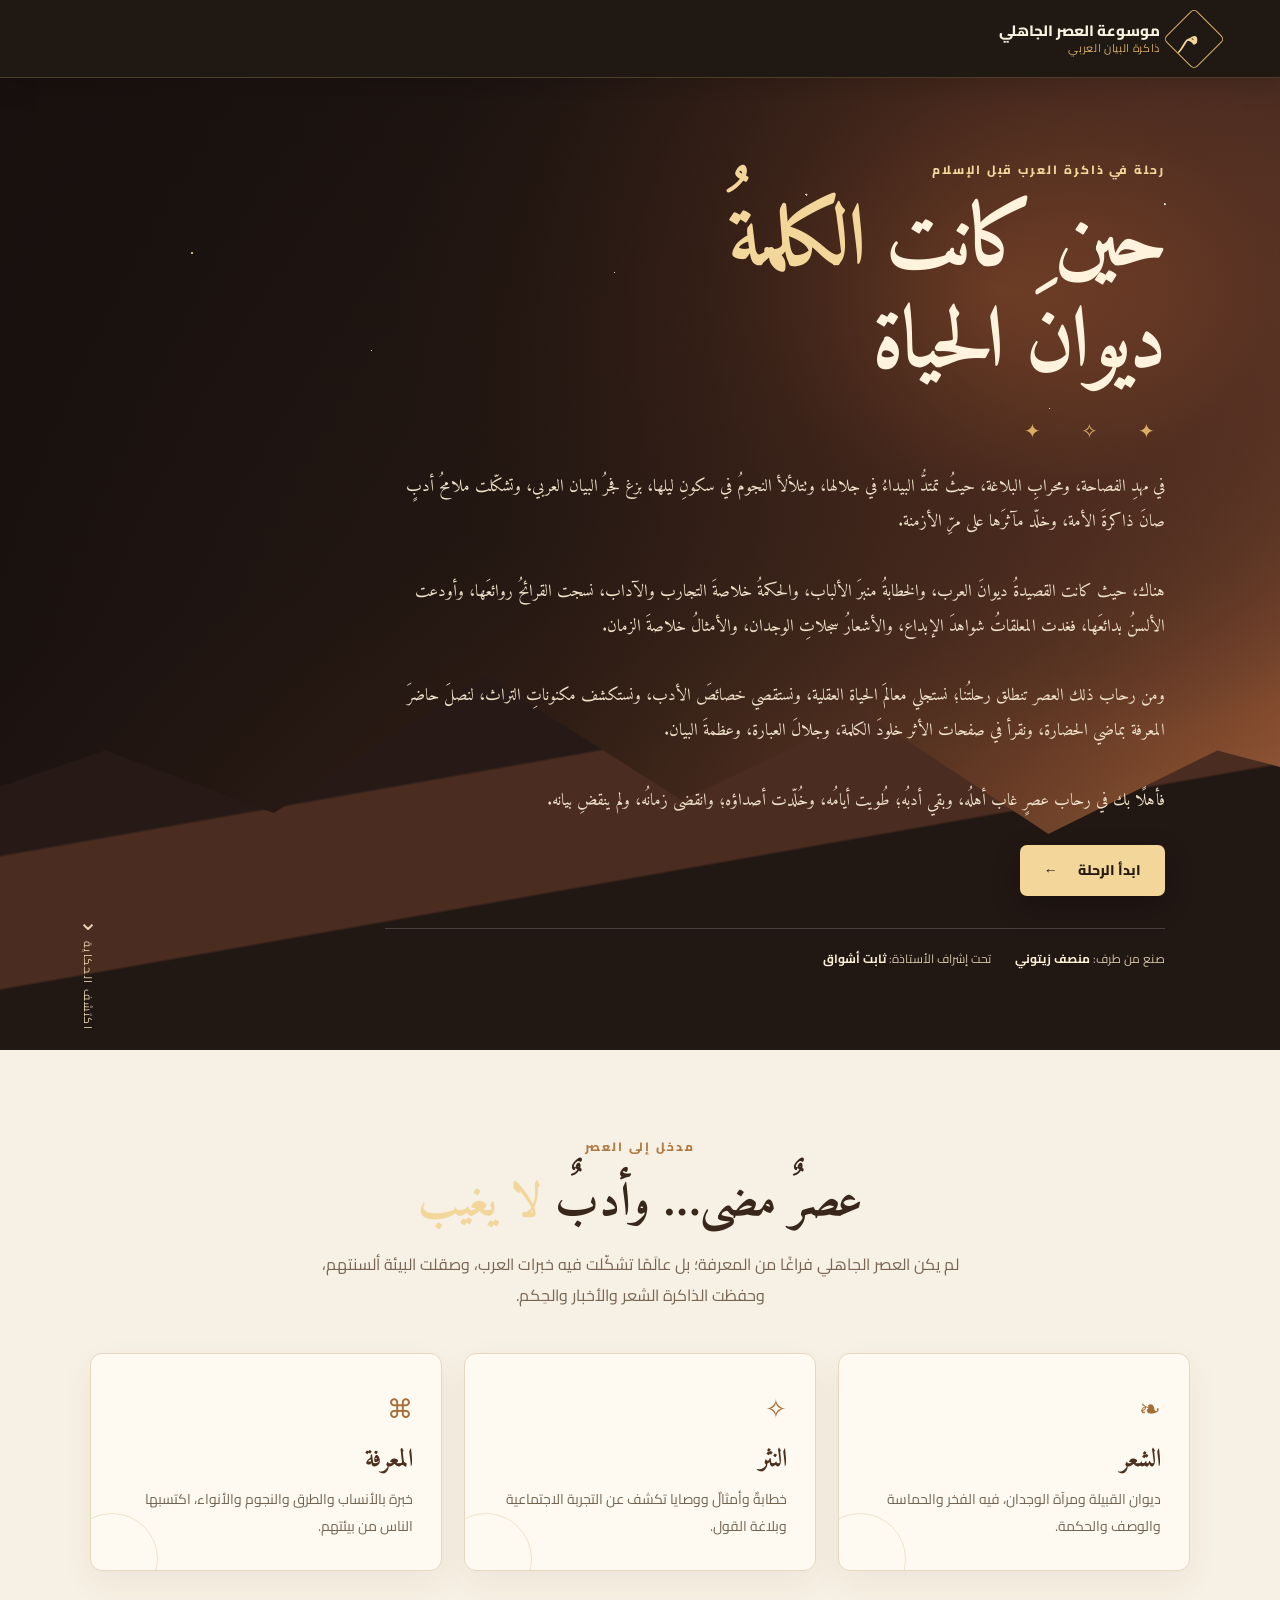
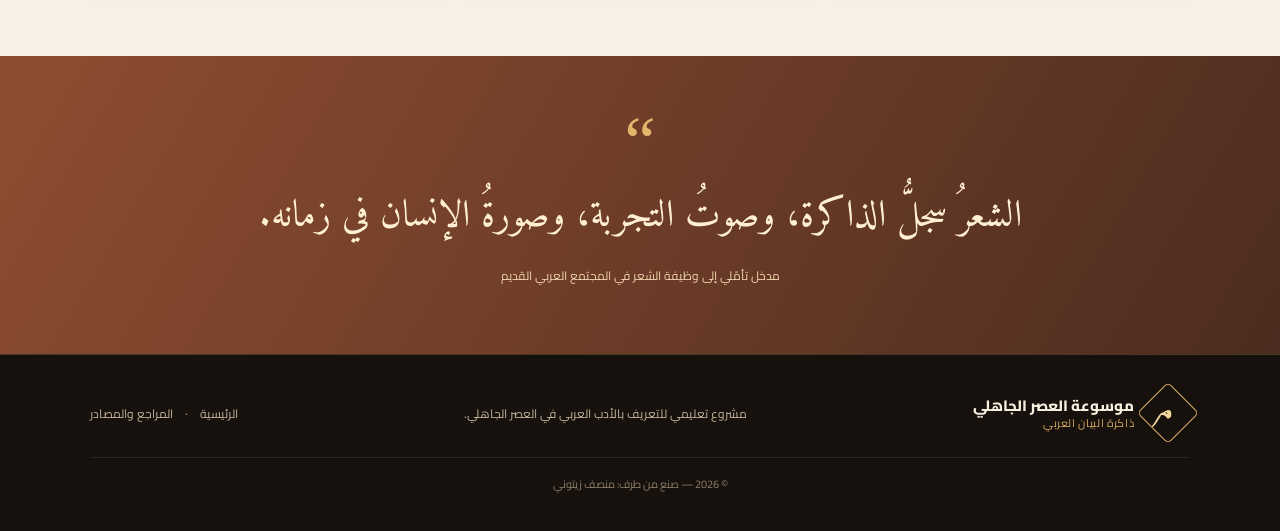
==== commit f858b198: "Add files via upload" ====
--- a/index.html
+++ b/index.html
@@ -1,19 +1,17 @@
 <!doctype html>
-<html lang="ar" dir="rtl">
+<html dir="rtl" lang="ar">
 <head>
-<meta charset="utf-8"><meta name="viewport" content="width=device-width, initial-scale=1">
-<meta name="description" content="موسوعة أدبية تعليمية عن العصر الجاهلي: الحياة العقلية، الشعر، النثر، المعلقات وأعلام الشعراء.">
-<title>موسوعة العصر الجاهلي | ذاكرة البيان</title><link rel="stylesheet" href="style.css"><script defer src="script.js"></script>
+<meta charset="utf-8"/><meta content="width=device-width, initial-scale=1" name="viewport"/>
+<meta content="موسوعة أدبية تعليمية عن العصر الجاهلي: الحياة العقلية، الشعر، النثر، المعلقات وأعلام الشعراء." name="description"/>
+<title>موسوعة العصر الجاهلي | ذاكرة البيان</title><link href="style.css" rel="stylesheet"/><script defer="" src="script.js"></script>
 </head>
 <body class="home-page">
-<header class="site-header"><a class="brand" href="index.html"><span class="brand-mark">م</span><span>موسوعة العصر الجاهلي<small>ذاكرة البيان العربي</small></span></a><button class="menu-toggle" aria-label="فتح القائمة">☰</button><nav class="main-nav"><a class="active" href="index.html">الرئيسية</a><a href="intellectual-life.html">ابدأ الرحلة</a><a href="references.html">المراجع</a><button id="themeToggle" class="icon-btn" aria-label="تبديل الوضع الليلي">◐</button></nav></header>
+<header class="site-header home-header"><a class="brand" href="index.html"><span class="brand-mark">م</span><span>موسوعة العصر الجاهلي<small>ذاكرة البيان العربي</small></span></a></header>
 <main>
-<section class="hero"><div class="hero-stars" aria-hidden="true"></div><div class="hero-content"><p class="eyebrow">رحلة في ذاكرة العرب قبل الإسلام</p><h1>حين كانت <em>الكلمةُ</em><br>ديوانَ الحياة</h1><div class="ornament">✦　✧　✦</div>
-<p class="hero-intro">في مهدِ الفصاحة، ومحرابِ البلاغة، حيثُ تمتدُّ البيداءُ في جلالها، وتتلألأ النجومُ في سكونِ ليلها، بزغ فجرُ البيان العربي، وتشكّلت ملامحُ أدبٍ صانَ ذاكرةَ الأمة، وخلّد مآثرَها على مرِّ الأزمنة.<br><br>هناك، حيث كانت القصيدةُ ديوانَ العرب، والخطابةُ منبرَ الألباب، والحكمةُ خلاصةَ التجارب والآداب، نسجت القرائحُ روائعَها، وأودعت الألسنُ بدائعَها، فغدت المعلقاتُ شواهدَ الإبداع، والأشعارُ سجلاتِ الوجدان، والأمثالُ خلاصةَ الزمان.<br><br>ومن رحاب ذلك العصر تنطلق رحلتُنا؛ نستجلي معالمَ الحياة العقلية، ونستقصي خصائصَ الأدب، ونستكشف مكنوناتِ التراث، لنصلَ حاضرَ المعرفة بماضي الحضارة، ونقرأ في صفحات الأثر خلودَ الكلمة، وجلالَ العبارة، وعظمةَ البيان.<br><br>فأهلًا بك في رحاب عصرٍ غاب أهلُه، وبقي أدبُه؛ طُويت أيامُه، وخُلّدت أصداؤه؛ وانقضى زمانُه، ولم ينقضِ بيانه.</p>
+<section class="hero"><div aria-hidden="true" class="hero-stars"></div><div class="hero-content"><p class="eyebrow">رحلة في ذاكرة العرب قبل الإسلام</p><h1>حين كانت <em>الكلمةُ</em><br/>ديوانَ الحياة</h1><div class="ornament">✦　✧　✦</div>
+<p class="hero-intro">في مهدِ الفصاحة، ومحرابِ البلاغة، حيثُ تمتدُّ البيداءُ في جلالها، وتتلألأ النجومُ في سكونِ ليلها، بزغ فجرُ البيان العربي، وتشكّلت ملامحُ أدبٍ صانَ ذاكرةَ الأمة، وخلّد مآثرَها على مرِّ الأزمنة.<br/><br/>هناك، حيث كانت القصيدةُ ديوانَ العرب، والخطابةُ منبرَ الألباب، والحكمةُ خلاصةَ التجارب والآداب، نسجت القرائحُ روائعَها، وأودعت الألسنُ بدائعَها، فغدت المعلقاتُ شواهدَ الإبداع، والأشعارُ سجلاتِ الوجدان، والأمثالُ خلاصةَ الزمان.<br/><br/>ومن رحاب ذلك العصر تنطلق رحلتُنا؛ نستجلي معالمَ الحياة العقلية، ونستقصي خصائصَ الأدب، ونستكشف مكنوناتِ التراث، لنصلَ حاضرَ المعرفة بماضي الحضارة، ونقرأ في صفحات الأثر خلودَ الكلمة، وجلالَ العبارة، وعظمةَ البيان.<br/><br/>فأهلًا بك في رحاب عصرٍ غاب أهلُه، وبقي أدبُه؛ طُويت أيامُه، وخُلّدت أصداؤه؛ وانقضى زمانُه، ولم ينقضِ بيانه.</p>
 <a class="primary-btn" href="intellectual-life.html">ابدأ الرحلة <span>←</span></a><div class="credits"><span>صنع من طرف: <strong>منصف زيتوني</strong></span><span>تحت إشراف الأستاذة: <strong>ثابت أشواق</strong></span></div></div><div class="scroll-cue">اكتشف الحكاية <span>⌄</span></div></section>
 <section class="section intro-section"><div class="section-heading"><p class="eyebrow">مدخل إلى العصر</p><h2>عصرٌ مضى… وأدبٌ <em>لا يغيب</em></h2><p>لم يكن العصر الجاهلي فراغًا من المعرفة؛ بل عالَمًا تشكّلت فيه خبرات العرب، وصقلت البيئة ألسنتهم، وحفظت الذاكرة الشعر والأخبار والحِكم.</p></div><div class="stat-grid"><article class="stat-card"><span class="stat-icon">❧</span><h3>الشعر</h3><p>ديوان القبيلة ومرآة الوجدان، فيه الفخر والحماسة والوصف والحكمة.</p></article><article class="stat-card"><span class="stat-icon">✧</span><h3>النثر</h3><p>خطابةٌ وأمثالٌ ووصايا تكشف عن التجربة الاجتماعية وبلاغة القول.</p></article><article class="stat-card"><span class="stat-icon">⌘</span><h3>المعرفة</h3><p>خبرة بالأنساب والطرق والنجوم والأنواء، اكتسبها الناس من بيئتهم.</p></article></div></section>
-
 <section class="quote-band"><div class="quote-mark">“</div><blockquote>الشعرُ سجلُّ الذاكرة، وصوتُ التجربة، وصورةُ الإنسان في زمانه.</blockquote><p>مدخل تأمّلي إلى وظيفة الشعر في المجتمع العربي القديم</p></section>
-
-</main><footer class="site-footer"><a class="brand footer-brand" href="index.html"><span class="brand-mark">م</span><span>موسوعة العصر الجاهلي<small>ذاكرة البيان العربي</small></span></a><p>مشروع تعليمي للتعريف بالأدب العربي في العصر الجاهلي.</p><div><a href="references.html">المراجع</a><span>·</span><a href="#contents">الفهرس</a></div><small>© <span id="year"></span> — صنع من طرف: منصف زيتوني</small></footer>
+</main><footer class="site-footer"><a class="brand footer-brand" href="index.html"><span class="brand-mark">م</span><span>موسوعة العصر الجاهلي<small>ذاكرة البيان العربي</small></span></a><p>مشروع تعليمي للتعريف بالأدب العربي في العصر الجاهلي.</p><div><a href="index.html">الرئيسية</a><span>·</span><a href="references.html">المراجع والمصادر</a></div><small>© <span id="year"></span> — صنع من طرف: منصف زيتوني</small></footer>
 </body></html>
--- a/style.css
+++ b/style.css
@@ -15,3 +15,81 @@
 .next-prev a:hover,.primary-btn:hover,.secondary-btn:hover{transform:translateY(-2px)}
 @keyframes panelIn{from{opacity:0;transform:translateY(6px)}to{opacity:1;transform:translateY(0)}}
 @media(prefers-reduced-motion:reduce){*,*::before,*::after{animation-duration:.01ms!important;transition-duration:.01ms!important;scroll-behavior:auto!important}}
+
+
+/* إصلاح بنية التصفح: لا شريط تنقل علوي داخل صفحات الفصول */
+.home-header{justify-content:flex-start;position:relative;}
+.home-header .brand{margin-inline-start:0;}
+.page-hero .eyebrow{font-weight:800;color:#e7c27f;letter-spacing:0;font-size:14px;margin:0 0 18px;}
+.page-hero h1{line-height:1.35;}
+.article-layout{direction:rtl;grid-template-columns:minmax(0,1fr) 250px;}
+.article-content{line-height:1.95;overflow-wrap:anywhere;}
+.article-content img{max-width:100%;height:auto;}
+.side-index{max-width:100%;}
+.poets-layout .article-content>p{margin-bottom:22px;}
+.poet-grid{display:grid;grid-template-columns:repeat(2,minmax(0,1fr));gap:16px;margin:22px 0;}
+.poet-grid .content-card{min-width:0;min-height:100%;height:100%;padding:22px 18px;gap:14px;}
+.poet-grid .content-card>div{min-width:0;flex:1;}
+.poet-grid .content-card h3{margin:4px 0 9px;font-size:23px;}
+.poet-grid .content-card p{overflow-wrap:anywhere;}
+.poet-grid .card-number{font-size:10px;left:12px;top:10px;}
+.evidence-toggle{font-weight:800;font-size:13px;}
+.evidence-panel{background:#f5ead8;border:1px solid #e2c99e;border-right:4px solid #b17a42;color:#453427;}
+.evidence-item{padding:12px 8px;border-bottom:1px solid #dfc9a8;}
+.evidence-item:last-child{border-bottom:0;}
+.evidence-item .verse{font-size:clamp(19px,2vw,24px);line-height:1.9;color:#684126;overflow-wrap:normal;}
+.evidence-note{margin:0!important;color:#80684d;font-size:12px;}
+.dark-mode .evidence-panel{background:#39291d;color:#eadcc6;border-color:#795938;}
+.dark-mode .evidence-item{border-color:#60452f;}
+.dark-mode .evidence-item .verse{color:#f0d49a;}
+.dark-mode .evidence-note{color:#c8b89e;}
+.poet-grid .content-card{flex-direction:row;}
+.poet-grid .evidence-panel{width:100%;}
+.poet-grid .evidence-item .verse{margin-bottom:4px!important;}
+.article-layout .next-prev{align-items:center;}
+.next-prev a{display:inline-flex;align-items:center;min-height:42px;padding:9px 14px;border:1px solid #d8c4a6;border-radius:8px;background:#fbf4e8;}
+.next-prev a:hover{background:#f0e2ca;}
+.dark-mode .next-prev a{background:#34261c;border-color:#60452f;color:#efcf91;}
+
+@media(max-width:980px){
+  .article-layout{grid-template-columns:minmax(0,1fr) 220px;gap:20px;padding-inline:18px;}
+  .poet-grid{grid-template-columns:1fr;}
+}
+@media(max-width:720px){
+  .home-header{min-height:66px;padding:10px 16px;}
+  .home-header .brand{font-size:13px;white-space:normal;}
+  .home-header .brand-mark{width:38px;height:38px;font-size:23px;}
+  .page-hero{padding:46px 18px 42px;}
+  .page-hero h1{font-size:clamp(30px,8vw,42px);}
+  .page-hero>p:not(.eyebrow){font-size:14px;line-height:1.9;}
+  .article-layout{display:flex;flex-direction:column;gap:18px;padding:22px 12px 48px;}
+  .article-content{width:100%;padding:22px 17px;font-size:16px;}
+  .side-index{position:static;order:-1;width:100%;padding:16px 18px;}
+  .side-index h3{font-size:20px;}
+  .side-index a{display:inline-block;margin-inline-end:8px;margin-inline-start:0;padding:7px 0;border-bottom:0;}
+  .poet-grid{grid-template-columns:1fr;gap:13px;}
+  .poet-grid .content-card{padding:20px 16px;}
+  .poet-grid .card-number{position:static;display:block;margin-bottom:8px;}
+  .next-prev{gap:10px;}
+  .next-prev a{width:100%;justify-content:center;text-align:center;}
+  .article-content h2{font-size:25px;line-height:1.5;}
+  .text-controls{flex-wrap:wrap;}
+}
+@media(max-width:380px){
+  .article-content{padding:18px 13px;font-size:15px;}
+  .poet-grid .content-card{display:block;}
+  .poet-grid .card-art{margin-bottom:10px;}
+  .verse{font-size:20px;}
+}
+@media(prefers-reduced-motion:reduce){
+  .reveal-item,.reveal-item.is-visible{opacity:1;transform:none;}
+  .evidence-panel{animation:none;}
+}
+
+
+/* زخارف مرئية أصلية وهادئة، دون صور كبيرة تشغل مساحة القراءة */
+.page-hero{isolation:isolate;}
+.page-hero .chapter-art{position:absolute;left:clamp(10px,5vw,76px);bottom:0;width:clamp(110px,17vw,220px);max-height:76%;object-fit:contain;opacity:.15;z-index:0;pointer-events:none;}
+.page-hero>*:not(.chapter-art){position:relative;z-index:1;}
+.page-hero:after{z-index:0;pointer-events:none;}
+@media(max-width:720px){.page-hero .chapter-art{width:100px;left:4px;opacity:.08;}.page-hero:after{font-size:65px;}}
